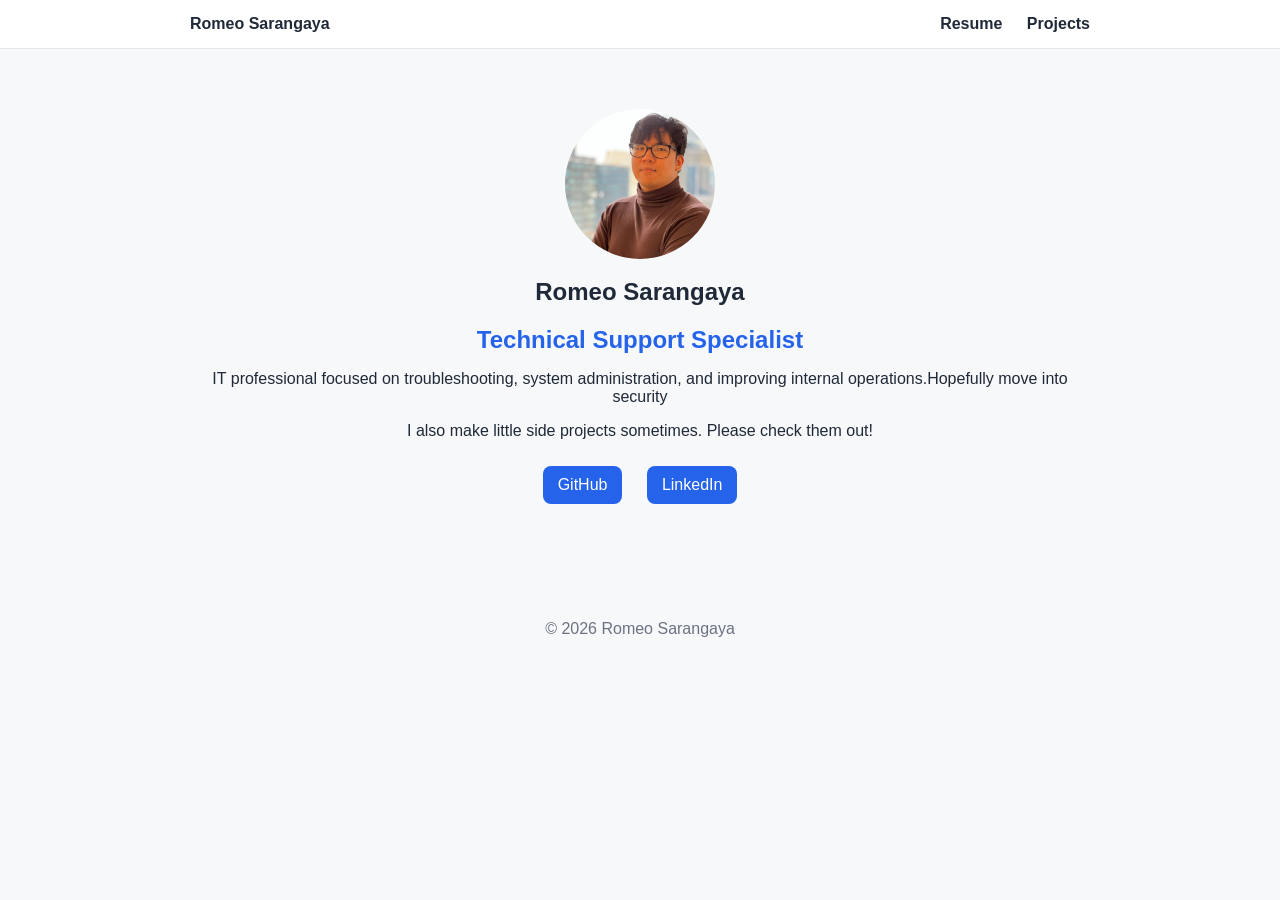
==== index.html @ 92300a66 "Update index.html" ====
<!-- ================= index.html ================= -->
<!DOCTYPE html>
<html lang="en">
<head>
  <meta charset="UTF-8" />
  <meta name="viewport" content="width=device-width, initial-scale=1.0" />
  <title>Romeo Sarangaya | Portfolio</title>
  <style>
    body { font-family: Arial, sans-serif; margin: 0; background:#f7f8fa; color:#1f2937; }
    .container { width:90%; max-width:900px; margin:auto; }
    header { border-bottom:1px solid #e5e7eb; background:#fff; }
    .nav { display:flex; justify-content:space-between; align-items:center; padding:15px 0; }
    .nav a { text-decoration:none; color:#1f2937; font-weight:600; margin-left:20px; }
    .hero { text-align:center; padding:60px 0; }
    .hero img { width:150px; height:150px; border-radius:50%; object-fit:cover; }
    .hero h1 { margin:15px 0 5px; }
    .hero h2 { color:#2563eb; margin-bottom:10px; }
    .buttons a { display:inline-block; margin:10px; padding:10px 15px; border-radius:8px; background:#2563eb; color:white; text-decoration:none; }
    footer { text-align:center; padding:30px 0; color:#6b7280; }
  </style>
</head>
<body>
  <header>
    <div class="container nav">
      <strong>Romeo Sarangaya</strong>
      <div>
        <a href="resume.html">Resume</a>
        <a href="projects.html">Projects</a>
      </div>
    </div>
  </header>

  <main class="container">
    <section class="hero">
      <img src="RomeoDP.jpg" alt="Profile Picture">
      <h1>Romeo Sarangaya</h1>
      <h2>Technical Support Specialist</h2>
      <p>IT professional focused on troubleshooting, system administration, and improving internal operations.Hopefully move into security</p>
      <p>I also make little side projects sometimes. Please check them out!</p>

      <div class="buttons">
        <a href="https://github.com/rsarangaya/" target="_blank">GitHub</a>
        <a href="https://www.linkedin.com/in/romeo-sarangaya/" target="_blank">LinkedIn</a>
      </div>
    </section>
  </main>

  <footer>
    <p>© 2026 Romeo Sarangaya</p>
  </footer>
</body>
</html>
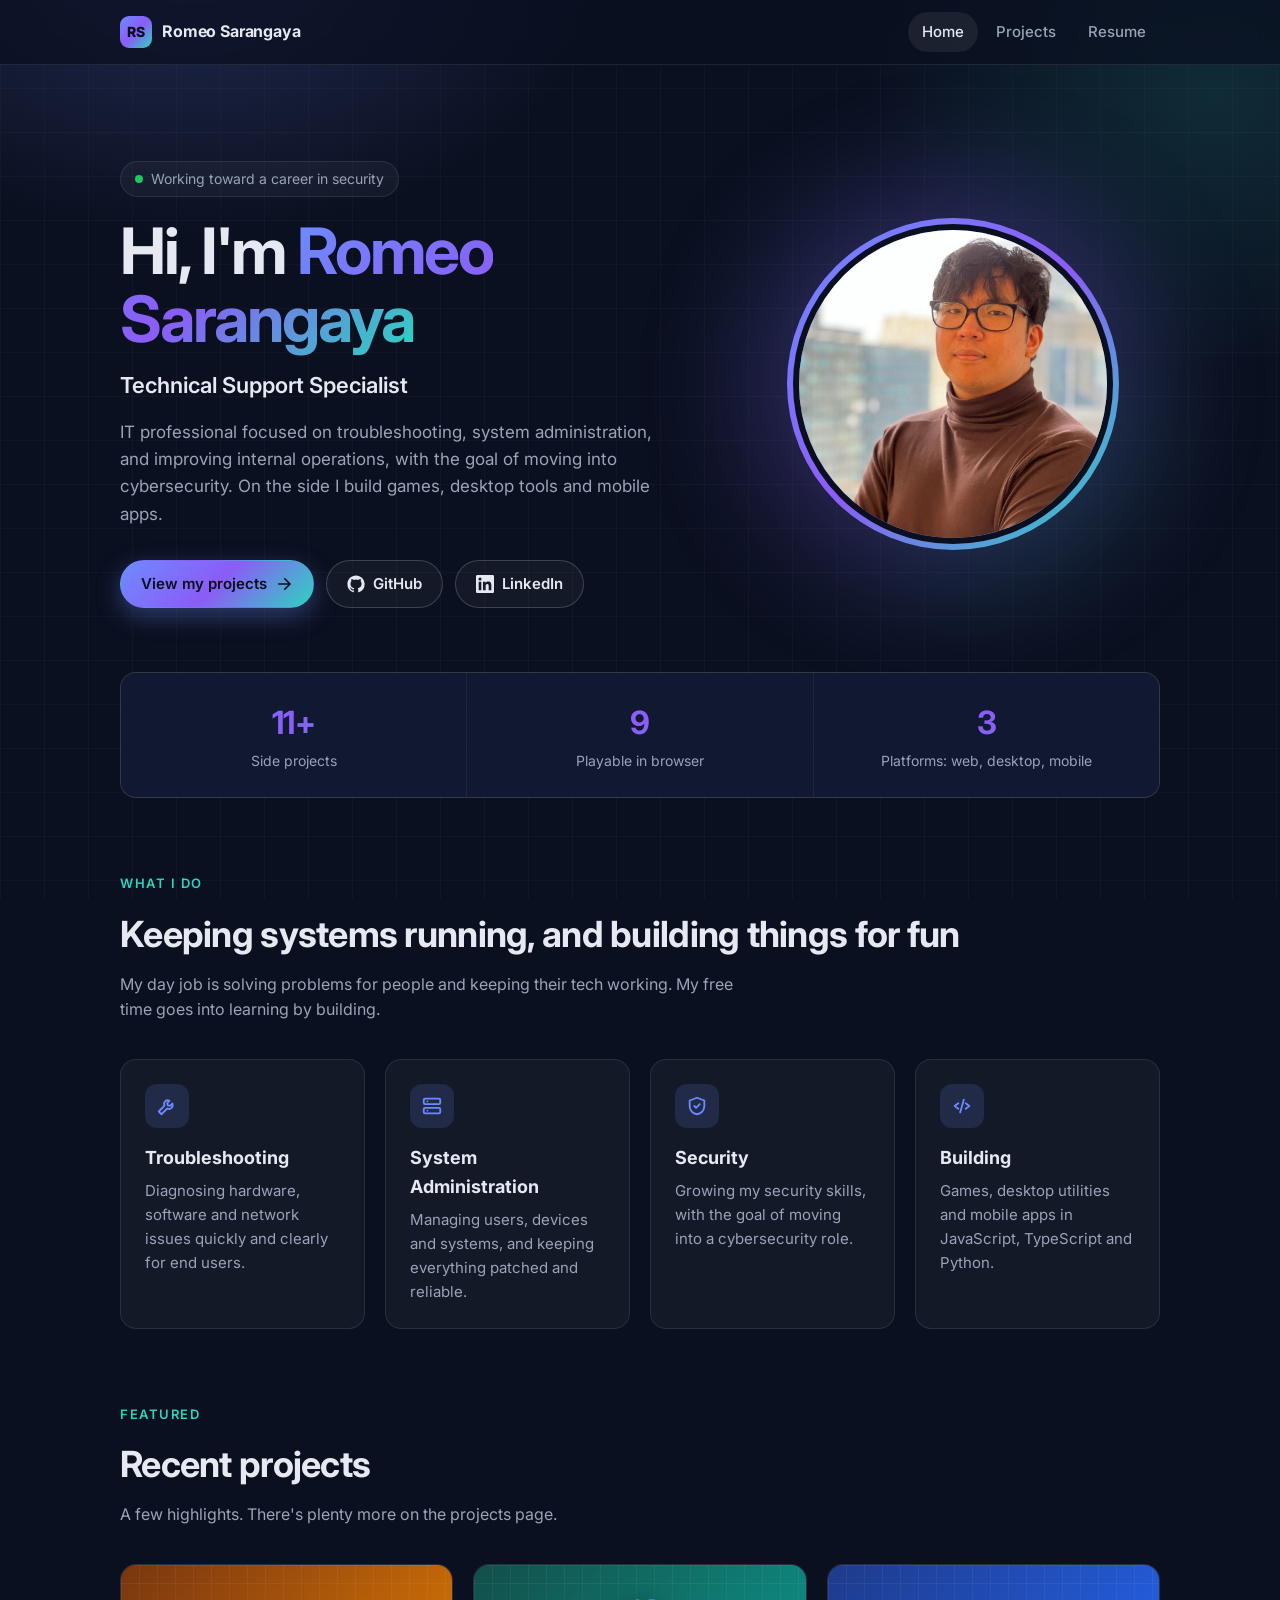
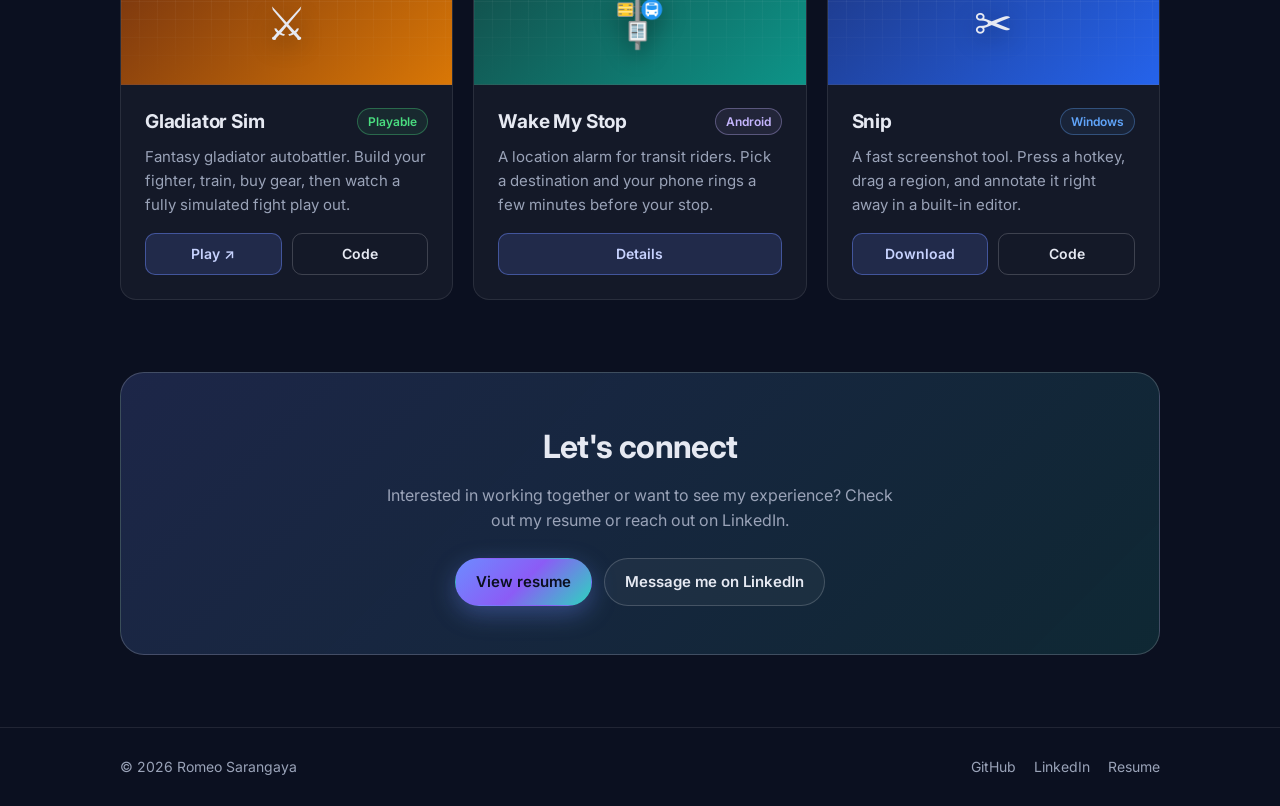
==== commit 53e4f477: "Redesign site and add Gladiator Sim, Snip and Wake My Stop projects New dark theme with a shared sty" ====
--- a/index.html
+++ b/index.html
@@ -1,54 +1,161 @@
-<!-- ================= index.html ================= -->
 <!DOCTYPE html>
 <html lang="en">
 <head>
   <meta charset="UTF-8" />
   <meta name="viewport" content="width=device-width, initial-scale=1.0" />
-  <title>Romeo Sarangaya | Portfolio</title>
-  <style>
-    body { font-family: Arial, sans-serif; margin: 0; background:#f7f8fa; color:#1f2937; }
-    .container { width:90%; max-width:900px; margin:auto; }
-    header { border-bottom:1px solid #e5e7eb; background:#fff; }
-    .nav { display:flex; justify-content:space-between; align-items:center; padding:15px 0; }
-    .nav a { text-decoration:none; color:#1f2937; font-weight:600; margin-left:20px; }
-    .hero { text-align:center; padding:60px 0; }
-    .hero img { width:150px; height:150px; border-radius:50%; object-fit:cover; }
-    .hero h1 { margin:15px 0 5px; }
-    .hero h2 { color:#2563eb; margin-bottom:10px; }
-    .buttons a { display:inline-block; margin:10px; padding:10px 15px; border-radius:8px; background:#2563eb; color:white; text-decoration:none; }
-    footer { text-align:center; padding:30px 0; color:#6b7280; }
-  </style>
+  <title>Romeo Sarangaya | Technical Support Specialist</title>
+  <meta name="description" content="Romeo Sarangaya — Technical Support Specialist focused on troubleshooting, system administration and security. Side projects, games and tools." />
+  <meta property="og:title" content="Romeo Sarangaya | Portfolio" />
+  <meta property="og:description" content="Technical Support Specialist. Troubleshooting, system administration, security — plus games and tools I build on the side." />
+  <meta property="og:image" content="RomeoDP.jpg" />
+  <meta name="theme-color" content="#0b1020" />
+  <link rel="preconnect" href="https://fonts.googleapis.com" />
+  <link rel="preconnect" href="https://fonts.gstatic.com" crossorigin />
+  <link href="https://fonts.googleapis.com/css2?family=Inter:wght@400;500;600;700;800&display=swap" rel="stylesheet" />
+  <link rel="stylesheet" href="styles.css" />
 </head>
 <body>
-  <header>
-    <div class="container nav">
-      <strong>Romeo Sarangaya</strong>
-      <div>
+  <header class="site-header">
+    <nav class="container nav">
+      <a class="brand" href="index.html"><span class="brand-mark">RS</span><span class="brand-name">Romeo Sarangaya</span></a>
+      <div class="nav-links">
+        <a href="index.html" aria-current="page">Home</a>
+        <a href="projects.html">Projects</a>
         <a href="resume.html">Resume</a>
-        <a href="projects.html">Projects</a>
       </div>
-    </div>
+    </nav>
   </header>
 
   <main class="container">
+    <!-- Hero -->
     <section class="hero">
-      <img src="RomeoDP.jpg" alt="Profile Picture">
-      <h1>Romeo Sarangaya</h1>
-      <h2>Technical Support Specialist</h2>
-      <p>IT professional focused on troubleshooting, system administration, and improving internal operations.Hopefully move into security</p>
-      <p>I also make little side projects sometimes. Please check them out!</p>
+      <div>
+        <div class="status-pill"><span class="status-dot"></span>Working toward a career in security</div>
+        <h1>Hi, I'm <span class="gradient-text">Romeo Sarangaya</span></h1>
+        <p class="role">Technical Support Specialist</p>
+        <p class="lead">IT professional focused on troubleshooting, system administration, and improving internal operations, with the goal of moving into cybersecurity. On the side I build games, desktop tools and mobile apps.</p>
+        <div class="hero-actions">
+          <a class="btn btn-primary" href="projects.html">
+            View my projects
+            <svg viewBox="0 0 24 24" fill="none" stroke="currentColor" stroke-width="2.2" stroke-linecap="round" stroke-linejoin="round"><path d="M5 12h14M13 5l7 7-7 7"/></svg>
+          </a>
+          <a class="btn" href="https://github.com/rsarangaya/" target="_blank" rel="noopener">
+            <svg viewBox="0 0 24 24" fill="currentColor"><path d="M12 .5C5.65.5.5 5.65.5 12a11.5 11.5 0 0 0 7.86 10.92c.58.1.79-.25.79-.56v-2c-3.2.7-3.87-1.37-3.87-1.37-.53-1.33-1.28-1.69-1.28-1.69-1.05-.72.08-.7.08-.7 1.16.08 1.77 1.19 1.77 1.19 1.03 1.77 2.7 1.26 3.36.96.1-.75.4-1.26.73-1.55-2.55-.29-5.24-1.28-5.24-5.69 0-1.26.45-2.29 1.19-3.1-.12-.29-.52-1.46.11-3.05 0 0 .97-.31 3.17 1.18a11 11 0 0 1 5.77 0c2.2-1.49 3.17-1.18 3.17-1.18.63 1.59.23 2.76.11 3.05.74.81 1.19 1.84 1.19 3.1 0 4.42-2.7 5.4-5.26 5.68.41.36.78 1.06.78 2.14v3.17c0 .31.21.67.8.56A11.5 11.5 0 0 0 23.5 12C23.5 5.65 18.35.5 12 .5Z"/></svg>
+            GitHub
+          </a>
+          <a class="btn" href="https://www.linkedin.com/in/romeo-sarangaya/" target="_blank" rel="noopener">
+            <svg viewBox="0 0 24 24" fill="currentColor"><path d="M20.45 20.45h-3.56v-5.57c0-1.33-.02-3.04-1.85-3.04-1.86 0-2.14 1.45-2.14 2.94v5.67H9.35V9h3.41v1.56h.05c.48-.9 1.64-1.85 3.37-1.85 3.6 0 4.27 2.37 4.27 5.46v6.28ZM5.34 7.43a2.06 2.06 0 1 1 0-4.13 2.06 2.06 0 0 1 0 4.13ZM7.12 20.45H3.56V9h3.56v11.45ZM22.22 0H1.77C.79 0 0 .77 0 1.73v20.54C0 23.23.79 24 1.77 24h20.45c.98 0 1.78-.77 1.78-1.73V1.73C24 .77 23.2 0 22.22 0Z"/></svg>
+            LinkedIn
+          </a>
+        </div>
+      </div>
+      <div class="avatar-wrap">
+        <img src="RomeoDP.jpg" alt="Portrait of Romeo Sarangaya" />
+      </div>
+    </section>
 
-      <div class="buttons">
-        <a href="https://github.com/rsarangaya/" target="_blank">GitHub</a>
-        <a href="https://www.linkedin.com/in/romeo-sarangaya/" target="_blank">LinkedIn</a>
+    <!-- Stats -->
+    <section class="reveal">
+      <div class="stats">
+        <div class="stat"><strong class="gradient-text">11+</strong><span>Side projects</span></div>
+        <div class="stat"><strong class="gradient-text">9</strong><span>Playable in browser</span></div>
+        <div class="stat"><strong class="gradient-text">3</strong><span>Platforms: web, desktop, mobile</span></div>
+      </div>
+    </section>
+
+    <!-- What I do -->
+    <section class="section">
+      <div class="section-head reveal">
+        <span class="eyebrow">What I do</span>
+        <h2>Keeping systems running, and building things for fun</h2>
+        <p>My day job is solving problems for people and keeping their tech working. My free time goes into learning by building.</p>
+      </div>
+      <div class="grid grid-4">
+        <div class="card skill-card reveal">
+          <div class="icon-badge"><svg viewBox="0 0 24 24" fill="none" stroke="currentColor" stroke-width="2" stroke-linecap="round" stroke-linejoin="round"><path d="M14.7 6.3a4 4 0 0 0-5.4 5.4L3 18l3 3 6.3-6.3a4 4 0 0 0 5.4-5.4l-2.5 2.5-2.4-.6-.6-2.4 2.5-2.5Z"/></svg></div>
+          <h3>Troubleshooting</h3>
+          <p>Diagnosing hardware, software and network issues quickly and clearly for end users.</p>
+        </div>
+        <div class="card skill-card reveal">
+          <div class="icon-badge"><svg viewBox="0 0 24 24" fill="none" stroke="currentColor" stroke-width="2" stroke-linecap="round" stroke-linejoin="round"><rect x="3" y="4" width="18" height="6" rx="1.5"/><rect x="3" y="14" width="18" height="6" rx="1.5"/><path d="M7 7h.01M7 17h.01"/></svg></div>
+          <h3>System Administration</h3>
+          <p>Managing users, devices and systems, and keeping everything patched and reliable.</p>
+        </div>
+        <div class="card skill-card reveal">
+          <div class="icon-badge"><svg viewBox="0 0 24 24" fill="none" stroke="currentColor" stroke-width="2" stroke-linecap="round" stroke-linejoin="round"><path d="M12 3 4 6v6c0 5 3.5 8.5 8 9 4.5-.5 8-4 8-9V6l-8-3Z"/><path d="m9 12 2 2 4-4"/></svg></div>
+          <h3>Security</h3>
+          <p>Growing my security skills, with the goal of moving into a cybersecurity role.</p>
+        </div>
+        <div class="card skill-card reveal">
+          <div class="icon-badge"><svg viewBox="0 0 24 24" fill="none" stroke="currentColor" stroke-width="2" stroke-linecap="round" stroke-linejoin="round"><path d="m8 9-4 3 4 3M16 9l4 3-4 3M14 5l-4 14"/></svg></div>
+          <h3>Building</h3>
+          <p>Games, desktop utilities and mobile apps in JavaScript, TypeScript and Python.</p>
+        </div>
+      </div>
+    </section>
+
+    <!-- Featured projects -->
+    <section class="section" style="padding-top:0">
+      <div class="section-head reveal">
+        <span class="eyebrow">Featured</span>
+        <h2>Recent projects</h2>
+        <p>A few highlights. There's plenty more on the projects page.</p>
+      </div>
+      <div class="grid grid-3">
+        <article class="card project-card reveal">
+          <div class="project-banner b-amber"><span>⚔️</span></div>
+          <div class="project-body">
+            <div class="project-top"><h3>Gladiator Sim</h3><span class="badge live">Playable</span></div>
+            <p class="desc">Fantasy gladiator autobattler. Build your fighter, train, buy gear, then watch a fully simulated fight play out.</p>
+            <div class="project-links">
+              <a class="primary" href="https://rsarangaya.github.io/gladiator-sim-test/" target="_blank" rel="noopener">Play ↗</a>
+              <a href="https://github.com/rsarangaya/gladiator-sim-test" target="_blank" rel="noopener">Code</a>
+            </div>
+          </div>
+        </article>
+        <article class="card project-card reveal">
+          <div class="project-banner b-teal"><span>🚏</span></div>
+          <div class="project-body">
+            <div class="project-top"><h3>Wake My Stop</h3><span class="badge priv">Android</span></div>
+            <p class="desc">A location alarm for transit riders. Pick a destination and your phone rings a few minutes before your stop.</p>
+            <div class="project-links"><a class="primary" href="projects.html#wake-my-stop">Details</a></div>
+          </div>
+        </article>
+        <article class="card project-card reveal">
+          <div class="project-banner b-blue"><span>✂️</span></div>
+          <div class="project-body">
+            <div class="project-top"><h3>Snip</h3><span class="badge dl">Windows</span></div>
+            <p class="desc">A fast screenshot tool. Press a hotkey, drag a region, and annotate it right away in a built-in editor.</p>
+            <div class="project-links">
+              <a class="primary" href="https://github.com/rsarangaya/screenshot-tool/raw/main/dist/Snip.exe">Download</a>
+              <a href="https://github.com/rsarangaya/screenshot-tool" target="_blank" rel="noopener">Code</a>
+            </div>
+          </div>
+        </article>
+      </div>
+    </section>
+
+    <!-- CTA -->
+    <section class="cta reveal">
+      <h2>Let's connect</h2>
+      <p>Interested in working together or want to see my experience? Check out my resume or reach out on LinkedIn.</p>
+      <div class="hero-actions">
+        <a class="btn btn-primary" href="resume.html">View resume</a>
+        <a class="btn" href="https://www.linkedin.com/in/romeo-sarangaya/" target="_blank" rel="noopener">Message me on LinkedIn</a>
       </div>
     </section>
   </main>
 
-  <footer>
-    <p>© 2026 Romeo Sarangaya</p>
+  <footer class="site-footer">
+    <div class="container footer-inner">
+      <span>© <span data-year>2026</span> Romeo Sarangaya</span>
+      <div class="footer-links">
+        <a href="https://github.com/rsarangaya/" target="_blank" rel="noopener">GitHub</a>
+        <a href="https://www.linkedin.com/in/romeo-sarangaya/" target="_blank" rel="noopener">LinkedIn</a>
+        <a href="resume.html">Resume</a>
+      </div>
+    </div>
   </footer>
+  <script src="main.js"></script>
 </body>
 </html>
-
-
--- a/styles.css
+++ b/styles.css
@@ -0,0 +1,275 @@
+/* ===== Shared styles for rsarangaya.github.io ===== */
+:root {
+  --bg: #0b1020;
+  --bg-2: #111831;
+  --surface: rgba(255, 255, 255, 0.04);
+  --surface-hover: rgba(255, 255, 255, 0.07);
+  --border: rgba(255, 255, 255, 0.09);
+  --border-strong: rgba(255, 255, 255, 0.18);
+  --text: #e6e9f2;
+  --muted: #9aa3b8;
+  --accent: #6d8bff;
+  --accent-2: #2dd4bf;
+  --grad: linear-gradient(135deg, #6d8bff 0%, #8b5cf6 50%, #2dd4bf 100%);
+  --radius: 16px;
+  --shadow: 0 10px 30px rgba(0, 0, 0, 0.35);
+}
+
+* { box-sizing: border-box; }
+html { scroll-behavior: smooth; }
+
+body {
+  margin: 0;
+  font-family: "Inter", system-ui, -apple-system, "Segoe UI", Roboto, sans-serif;
+  background: var(--bg);
+  color: var(--text);
+  line-height: 1.6;
+  -webkit-font-smoothing: antialiased;
+  min-height: 100vh;
+  display: flex;
+  flex-direction: column;
+  overflow-x: hidden;
+}
+
+/* Soft glow + grid backdrop */
+body::before {
+  content: "";
+  position: fixed;
+  inset: 0;
+  z-index: -1;
+  background:
+    radial-gradient(600px 400px at 15% -5%, rgba(109, 139, 255, 0.22), transparent 70%),
+    radial-gradient(500px 400px at 95% 10%, rgba(45, 212, 191, 0.14), transparent 70%),
+    linear-gradient(rgba(255,255,255,0.025) 1px, transparent 1px) 0 0 / 44px 44px,
+    linear-gradient(90deg, rgba(255,255,255,0.025) 1px, transparent 1px) 0 0 / 44px 44px,
+    var(--bg);
+}
+
+a { color: inherit; }
+img { max-width: 100%; display: block; }
+
+.container { width: 100%; max-width: 1080px; margin: 0 auto; padding: 0 20px; }
+main { flex: 1; }
+
+/* ===== Nav ===== */
+.site-header {
+  position: sticky;
+  top: 0;
+  z-index: 50;
+  backdrop-filter: blur(12px);
+  -webkit-backdrop-filter: blur(12px);
+  background: rgba(11, 16, 32, 0.72);
+  border-bottom: 1px solid var(--border);
+}
+.nav { display: flex; align-items: center; justify-content: space-between; height: 64px; gap: 16px; }
+.brand { display: flex; align-items: center; gap: 10px; text-decoration: none; font-weight: 700; letter-spacing: -0.01em; }
+.brand-mark {
+  width: 32px; height: 32px; border-radius: 9px;
+  display: grid; place-items: center;
+  background: var(--grad); color: #0b1020; font-weight: 800; font-size: 14px;
+}
+.nav-links { display: flex; gap: 4px; }
+.nav-links a {
+  text-decoration: none; color: var(--muted); font-weight: 500; font-size: 15px;
+  padding: 8px 14px; border-radius: 999px; transition: color .2s, background .2s;
+}
+.nav-links a:hover { color: var(--text); background: var(--surface-hover); }
+.nav-links a[aria-current="page"] { color: var(--text); background: var(--surface-hover); }
+
+@media (max-width: 520px) {
+  .brand-name { display: none; }
+  .nav-links a { padding: 8px 10px; font-size: 14px; }
+}
+
+/* ===== Buttons ===== */
+.btn {
+  display: inline-flex; align-items: center; gap: 8px;
+  padding: 11px 20px; border-radius: 999px;
+  font-weight: 600; font-size: 15px; text-decoration: none;
+  border: 1px solid var(--border-strong);
+  background: var(--surface); color: var(--text);
+  transition: transform .2s, background .2s, border-color .2s, box-shadow .2s;
+}
+.btn:hover { transform: translateY(-2px); background: var(--surface-hover); border-color: rgba(255,255,255,.3); }
+.btn-primary { background: var(--grad); color: #0b1020; border-color: transparent; box-shadow: 0 8px 24px rgba(109, 139, 255, .35); }
+.btn-primary:hover { background: var(--grad); box-shadow: 0 12px 30px rgba(109, 139, 255, .5); }
+.btn svg { width: 18px; height: 18px; flex-shrink: 0; }
+
+/* ===== Typography helpers ===== */
+.eyebrow {
+  display: inline-block; font-size: 13px; font-weight: 600; letter-spacing: .12em; text-transform: uppercase;
+  color: var(--accent-2); margin-bottom: 12px;
+}
+.gradient-text { background: var(--grad); -webkit-background-clip: text; background-clip: text; color: transparent; }
+.section { padding: 72px 0; }
+.section-head { margin-bottom: 36px; }
+.section-head h2 { font-size: clamp(26px, 4vw, 36px); margin: 0 0 8px; letter-spacing: -0.02em; }
+.section-head p { color: var(--muted); margin: 0; max-width: 620px; }
+
+/* ===== Hero ===== */
+.hero { padding: 96px 0 64px; display: grid; grid-template-columns: 1.4fr 1fr; gap: 48px; align-items: center; }
+.hero h1 { font-size: clamp(38px, 6vw, 64px); line-height: 1.05; letter-spacing: -0.035em; margin: 0 0 16px; }
+.hero .role { font-size: clamp(18px, 2.4vw, 22px); color: var(--text); font-weight: 600; margin: 0 0 16px; }
+.hero .lead { color: var(--muted); font-size: 17px; max-width: 540px; margin: 0 0 32px; }
+.hero-actions { display: flex; flex-wrap: wrap; gap: 12px; }
+
+.avatar-wrap { position: relative; justify-self: center; width: min(320px, 70vw); aspect-ratio: 1; }
+.avatar-wrap::before {
+  content: ""; position: absolute; inset: -6px; border-radius: 50%;
+  background: var(--grad); filter: blur(0); animation: spin 10s linear infinite;
+}
+.avatar-wrap::after {
+  content: ""; position: absolute; inset: -40px; border-radius: 50%;
+  background: var(--grad); filter: blur(60px); opacity: .28; z-index: -1;
+}
+.avatar-wrap img { position: relative; width: 100%; height: 100%; object-fit: cover; border-radius: 50%; border: 6px solid var(--bg); }
+@keyframes spin { to { transform: rotate(360deg); } }
+
+.status-pill {
+  display: inline-flex; align-items: center; gap: 8px; margin-bottom: 20px;
+  padding: 6px 14px; border-radius: 999px; font-size: 14px; color: var(--muted);
+  background: var(--surface); border: 1px solid var(--border);
+}
+.status-dot { width: 8px; height: 8px; border-radius: 50%; background: #22c55e; box-shadow: 0 0 0 0 rgba(34,197,94,.6); animation: pulse 2s infinite; }
+@keyframes pulse { 70% { box-shadow: 0 0 0 8px rgba(34,197,94,0); } 100% { box-shadow: 0 0 0 0 rgba(34,197,94,0); } }
+
+@media (max-width: 820px) {
+  .hero { grid-template-columns: 1fr; padding-top: 56px; text-align: center; }
+  .hero .lead { margin-left: auto; margin-right: auto; }
+  .hero-actions { justify-content: center; }
+  .avatar-wrap { order: -1; width: min(220px, 60vw); }
+}
+
+/* ===== Cards ===== */
+.card {
+  background: var(--surface);
+  border: 1px solid var(--border);
+  border-radius: var(--radius);
+  padding: 24px;
+  transition: transform .25s, border-color .25s, background .25s, box-shadow .25s;
+}
+.card:hover { transform: translateY(-4px); border-color: var(--border-strong); background: var(--surface-hover); box-shadow: var(--shadow); }
+
+.grid { display: grid; gap: 20px; }
+.grid-4 { grid-template-columns: repeat(auto-fit, minmax(220px, 1fr)); }
+.grid-3 { grid-template-columns: repeat(auto-fill, minmax(300px, 1fr)); }
+@media (max-width: 360px) { .grid-3 { grid-template-columns: 1fr; } }
+
+.icon-badge {
+  width: 44px; height: 44px; border-radius: 12px; display: grid; place-items: center;
+  background: rgba(109, 139, 255, .14); color: var(--accent); margin-bottom: 16px;
+}
+.icon-badge svg { width: 22px; height: 22px; }
+.skill-card h3 { margin: 0 0 6px; font-size: 18px; }
+.skill-card p { margin: 0; color: var(--muted); font-size: 15px; }
+
+/* ===== Stats strip ===== */
+.stats { display: grid; grid-template-columns: repeat(3, 1fr); gap: 1px; background: var(--border); border: 1px solid var(--border); border-radius: var(--radius); overflow: hidden; }
+.stat { background: var(--bg-2); padding: 24px; text-align: center; }
+.stat strong { display: block; font-size: 32px; letter-spacing: -0.02em; }
+.stat span { color: var(--muted); font-size: 14px; }
+@media (max-width: 520px) { .stat { padding: 18px 8px; } .stat strong { font-size: 24px; } .stat span { font-size: 12px; } }
+
+/* ===== Project cards ===== */
+.project-card { display: flex; flex-direction: column; padding: 0; overflow: hidden; }
+.project-banner {
+  height: 120px; position: relative; display: grid; place-items: center; font-size: 46px;
+  border-bottom: 1px solid var(--border);
+}
+.project-banner::after {
+  content: ""; position: absolute; inset: 0;
+  background: linear-gradient(rgba(255,255,255,0.06) 1px, transparent 1px) 0 0 / 18px 18px,
+              linear-gradient(90deg, rgba(255,255,255,0.06) 1px, transparent 1px) 0 0 / 18px 18px;
+  mask-image: linear-gradient(to bottom, #000, transparent);
+  -webkit-mask-image: linear-gradient(to bottom, #000, transparent);
+}
+.project-banner span { position: relative; z-index: 1; filter: drop-shadow(0 6px 12px rgba(0,0,0,.4)); transition: transform .3s; }
+.project-card:hover .project-banner span { transform: scale(1.12) rotate(-4deg); }
+.b-violet { background: linear-gradient(135deg, #3b2a7a, #6d28d9); }
+.b-blue   { background: linear-gradient(135deg, #1e3a8a, #2563eb); }
+.b-teal   { background: linear-gradient(135deg, #134e4a, #0d9488); }
+.b-rose   { background: linear-gradient(135deg, #7f1d1d, #e11d48); }
+.b-amber  { background: linear-gradient(135deg, #78350f, #d97706); }
+.b-green  { background: linear-gradient(135deg, #14532d, #16a34a); }
+.b-slate  { background: linear-gradient(135deg, #1e293b, #475569); }
+.b-pink   { background: linear-gradient(135deg, #701a75, #db2777); }
+
+.project-body { padding: 22px 24px 24px; display: flex; flex-direction: column; flex: 1; }
+.project-top { display: flex; align-items: center; justify-content: space-between; gap: 8px; margin-bottom: 8px; }
+.project-body h3 { margin: 0; font-size: 19px; letter-spacing: -0.01em; }
+.project-subtitle { color: var(--accent-2); font-size: 14px; font-weight: 500; margin: 0 0 10px; }
+.project-body p.desc { color: var(--muted); font-size: 15px; margin: 0 0 16px; }
+.project-body ul { color: var(--muted); font-size: 14px; margin: -6px 0 16px; padding-left: 18px; }
+
+.badge {
+  flex-shrink: 0; font-size: 12px; font-weight: 600; padding: 3px 10px; border-radius: 999px;
+  border: 1px solid var(--border-strong); color: var(--muted); white-space: nowrap;
+}
+.badge.live { color: #4ade80; border-color: rgba(74, 222, 128, .35); background: rgba(74, 222, 128, .08); }
+.badge.wip  { color: #fbbf24; border-color: rgba(251, 191, 36, .35); background: rgba(251, 191, 36, .08); }
+.badge.dl   { color: #60a5fa; border-color: rgba(96, 165, 250, .35); background: rgba(96, 165, 250, .08); }
+.badge.priv { color: #c4b5fd; border-color: rgba(196, 181, 253, .35); background: rgba(196, 181, 253, .08); }
+
+.tags { display: flex; flex-wrap: wrap; gap: 6px; margin-bottom: 20px; }
+.tag { font-size: 12px; padding: 4px 10px; border-radius: 6px; background: rgba(255,255,255,.06); color: var(--text); }
+
+.project-links { margin-top: auto; display: flex; gap: 10px; flex-wrap: wrap; }
+.project-links a {
+  flex: 1; text-align: center; text-decoration: none; font-size: 14px; font-weight: 600;
+  padding: 9px 12px; border-radius: 10px; border: 1px solid var(--border-strong); transition: background .2s, border-color .2s;
+  display: inline-flex; align-items: center; justify-content: center; gap: 6px; white-space: nowrap;
+}
+.project-links a:hover { background: var(--surface-hover); border-color: rgba(255,255,255,.3); }
+.project-links a.primary { background: rgba(109, 139, 255, .16); border-color: rgba(109, 139, 255, .45); color: #c7d2fe; }
+.project-links a.primary:hover { background: rgba(109, 139, 255, .26); }
+.project-links .note { flex: 1; text-align: center; font-size: 13px; color: var(--muted); padding: 9px 0; }
+
+/* ===== Filters ===== */
+.filters { display: flex; flex-wrap: wrap; gap: 8px; margin-bottom: 28px; }
+.filter {
+  font: inherit; font-size: 14px; font-weight: 500; cursor: pointer;
+  padding: 8px 16px; border-radius: 999px; color: var(--muted);
+  background: var(--surface); border: 1px solid var(--border);
+  transition: all .2s;
+}
+.filter:hover { color: var(--text); border-color: var(--border-strong); }
+.filter.active { color: #0b1020; background: var(--text); border-color: var(--text); }
+.filter .count { opacity: .6; margin-left: 4px; }
+.project-card.hidden { display: none; }
+
+/* ===== Page header ===== */
+.page-header { padding: 72px 0 32px; }
+.page-header h1 { font-size: clamp(34px, 5vw, 52px); margin: 0 0 12px; letter-spacing: -0.03em; line-height: 1.1; }
+.page-header p { color: var(--muted); font-size: 17px; margin: 0; max-width: 620px; }
+
+/* ===== Resume ===== */
+.resume-frame { padding: 8px; }
+.resume-frame iframe { width: 100%; height: 80vh; min-height: 600px; border: 0; border-radius: 10px; background: #fff; display: block; }
+.resume-actions { display: flex; flex-wrap: wrap; gap: 12px; margin-top: 24px; }
+
+/* ===== CTA ===== */
+.cta {
+  text-align: center; padding: 48px 24px; border-radius: 24px; position: relative; overflow: hidden;
+  background: linear-gradient(135deg, rgba(109,139,255,.18), rgba(45,212,191,.12));
+  border: 1px solid var(--border-strong);
+}
+.cta h2 { margin: 0 0 10px; font-size: clamp(24px, 3.5vw, 32px); letter-spacing: -0.02em; }
+.cta p { color: var(--muted); margin: 0 auto 24px; max-width: 520px; }
+.cta .hero-actions { justify-content: center; }
+
+/* ===== Footer ===== */
+.site-footer { border-top: 1px solid var(--border); margin-top: 72px; }
+.footer-inner { display: flex; justify-content: space-between; align-items: center; flex-wrap: wrap; gap: 16px; padding: 28px 20px; color: var(--muted); font-size: 14px; }
+.footer-links { display: flex; gap: 18px; }
+.footer-links a { text-decoration: none; color: var(--muted); transition: color .2s; }
+.footer-links a:hover { color: var(--text); }
+
+/* ===== Reveal on scroll ===== */
+.reveal { opacity: 0; transform: translateY(16px); transition: opacity .6s ease, transform .6s ease; }
+.reveal.in { opacity: 1; transform: none; }
+
+@media (prefers-reduced-motion: reduce) {
+  *, *::before, *::after { animation: none !important; transition: none !important; }
+  .reveal { opacity: 1; transform: none; }
+  html { scroll-behavior: auto; }
+}
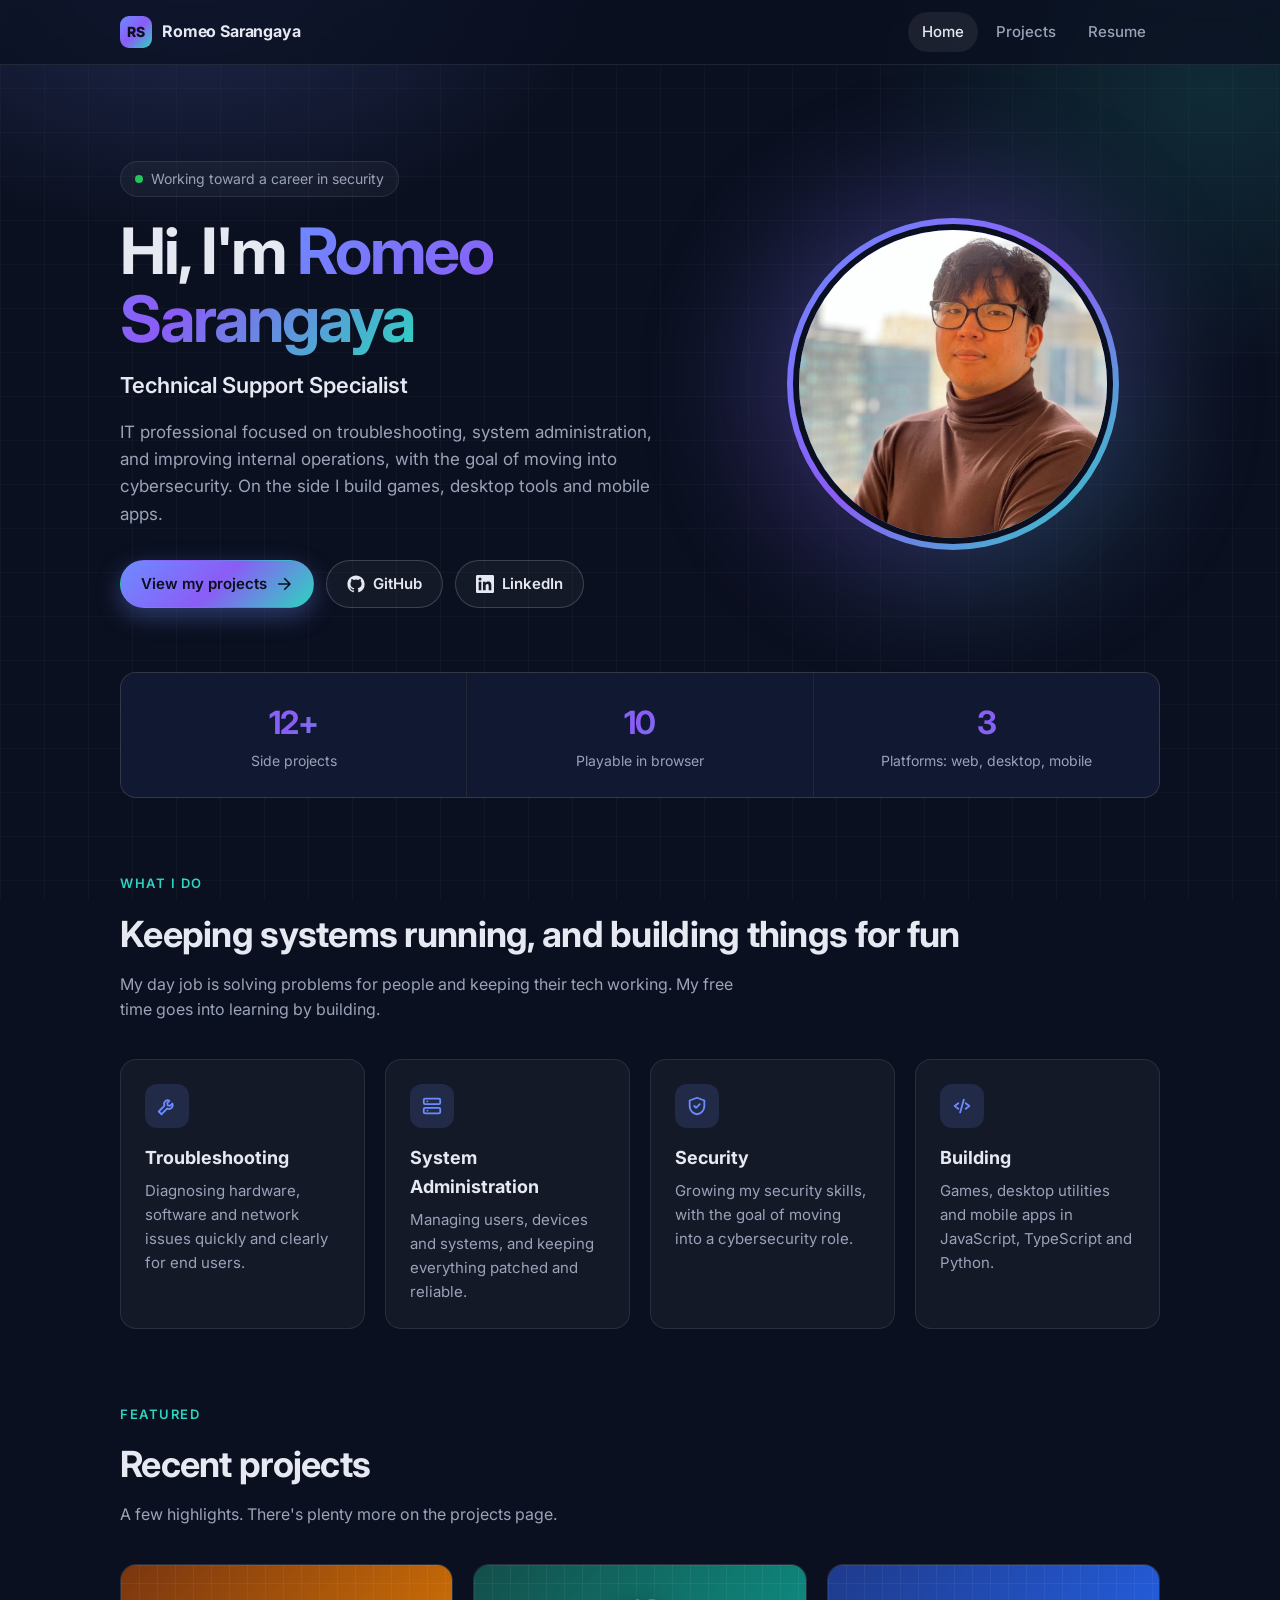
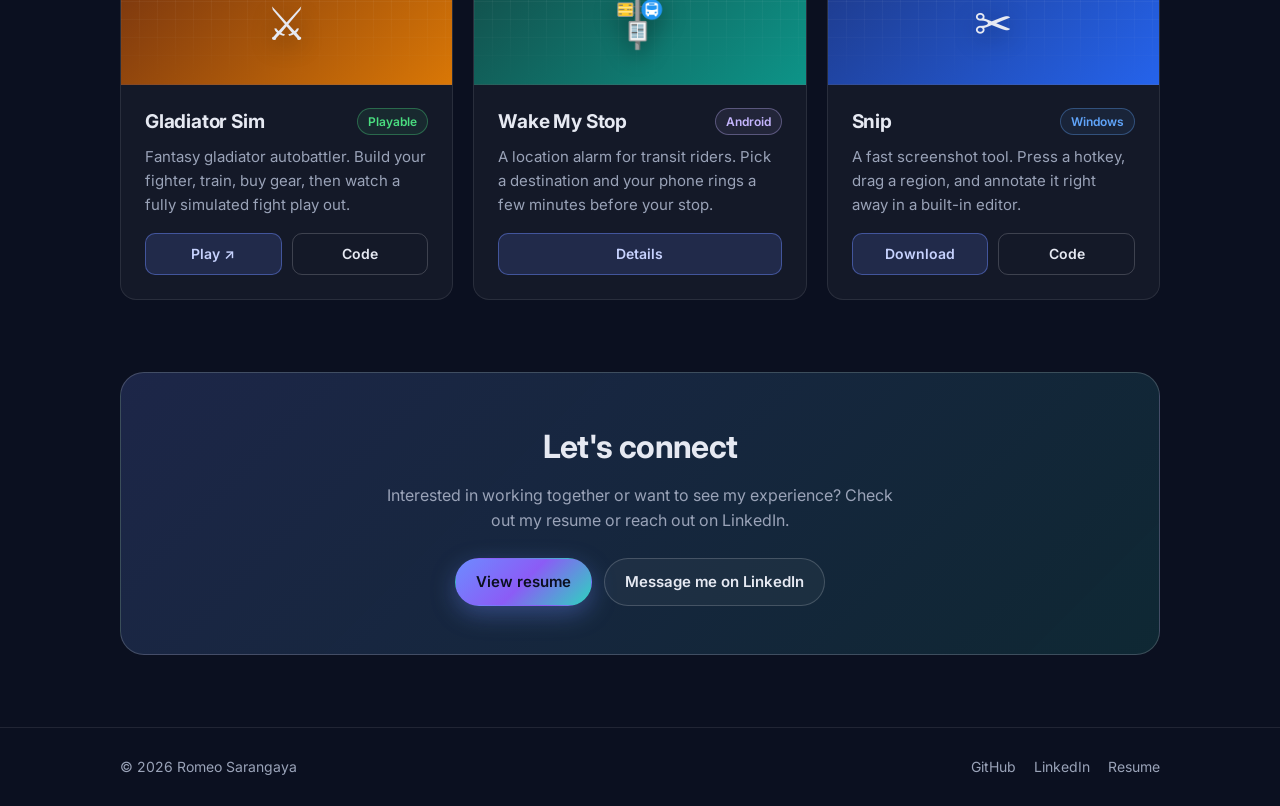
==== commit 2d20c558: "Add Hack and Slash Test project and HoneyHan NSFW warning Co-Authored-By: Claude Opus 5.5 <noreply@a" ====
--- a/index.html
+++ b/index.html
@@ -57,8 +57,8 @@
     <!-- Stats -->
     <section class="reveal">
       <div class="stats">
-        <div class="stat"><strong class="gradient-text">11+</strong><span>Side projects</span></div>
-        <div class="stat"><strong class="gradient-text">9</strong><span>Playable in browser</span></div>
+        <div class="stat"><strong class="gradient-text">12+</strong><span>Side projects</span></div>
+        <div class="stat"><strong class="gradient-text">10</strong><span>Playable in browser</span></div>
         <div class="stat"><strong class="gradient-text">3</strong><span>Platforms: web, desktop, mobile</span></div>
       </div>
     </section>
--- a/styles.css
+++ b/styles.css
@@ -199,6 +199,10 @@
 .project-body h3 { margin: 0; font-size: 19px; letter-spacing: -0.01em; }
 .project-subtitle { color: var(--accent-2); font-size: 14px; font-weight: 500; margin: 0 0 10px; }
 .project-body p.desc { color: var(--muted); font-size: 15px; margin: 0 0 16px; }
+.nsfw-note {
+  font-size: 13px; color: #fca5a5; margin: -6px 0 14px; padding: 8px 12px; border-radius: 8px;
+  background: rgba(239, 68, 68, .1); border: 1px solid rgba(239, 68, 68, .3);
+}
 .project-body ul { color: var(--muted); font-size: 14px; margin: -6px 0 16px; padding-left: 18px; }
 
 .badge {
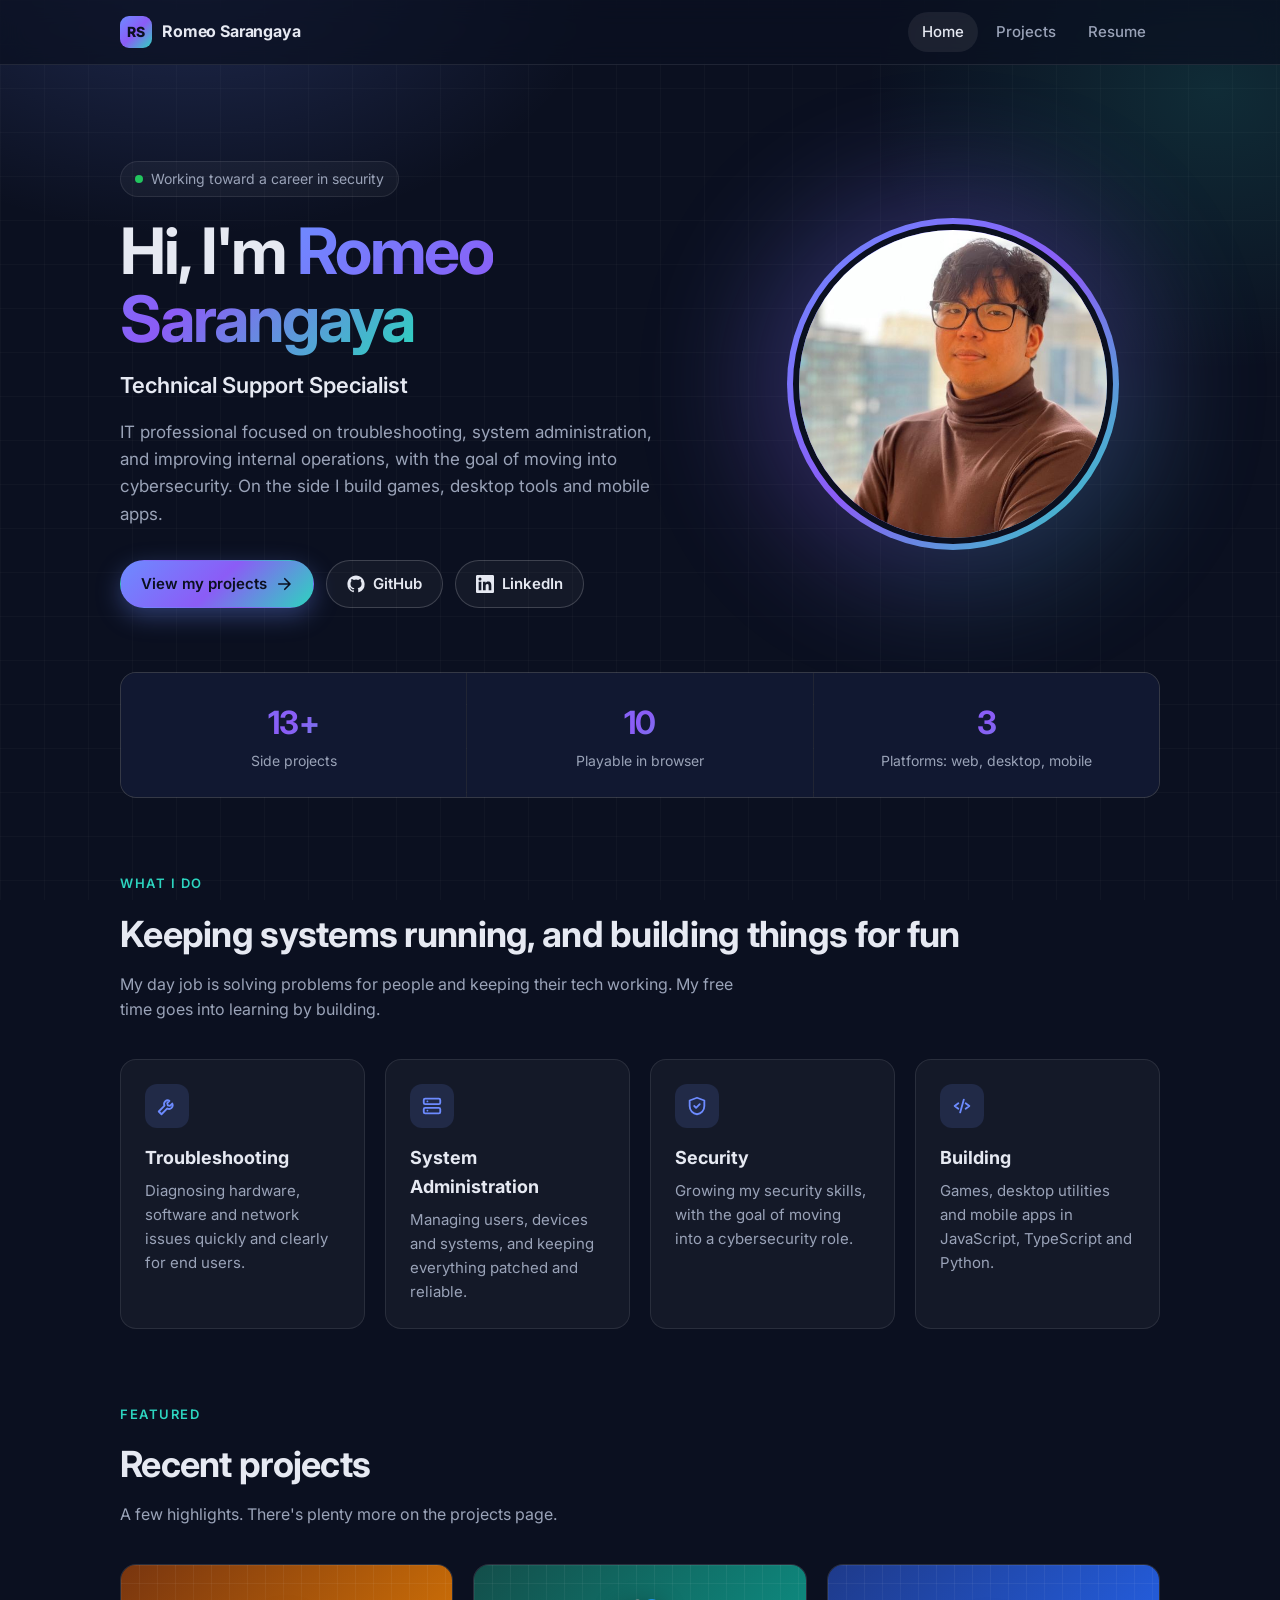
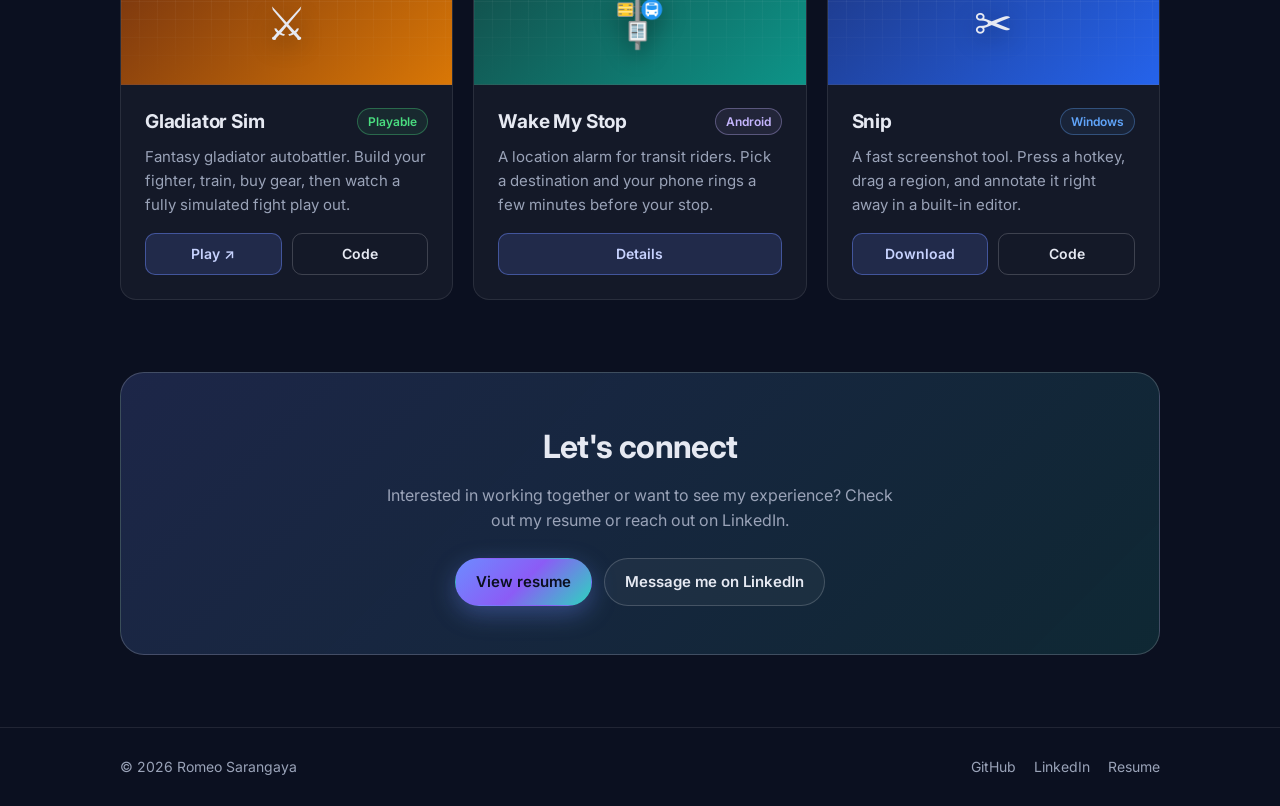
==== commit 0798666f: "Add Avatar Test project Co-Authored-By: Claude Opus 5.5 <noreply@anthropic.com> Claude-Session: http" ====
--- a/index.html
+++ b/index.html
@@ -57,7 +57,7 @@
     <!-- Stats -->
     <section class="reveal">
       <div class="stats">
-        <div class="stat"><strong class="gradient-text">12+</strong><span>Side projects</span></div>
+        <div class="stat"><strong class="gradient-text">13+</strong><span>Side projects</span></div>
         <div class="stat"><strong class="gradient-text">10</strong><span>Playable in browser</span></div>
         <div class="stat"><strong class="gradient-text">3</strong><span>Platforms: web, desktop, mobile</span></div>
       </div>
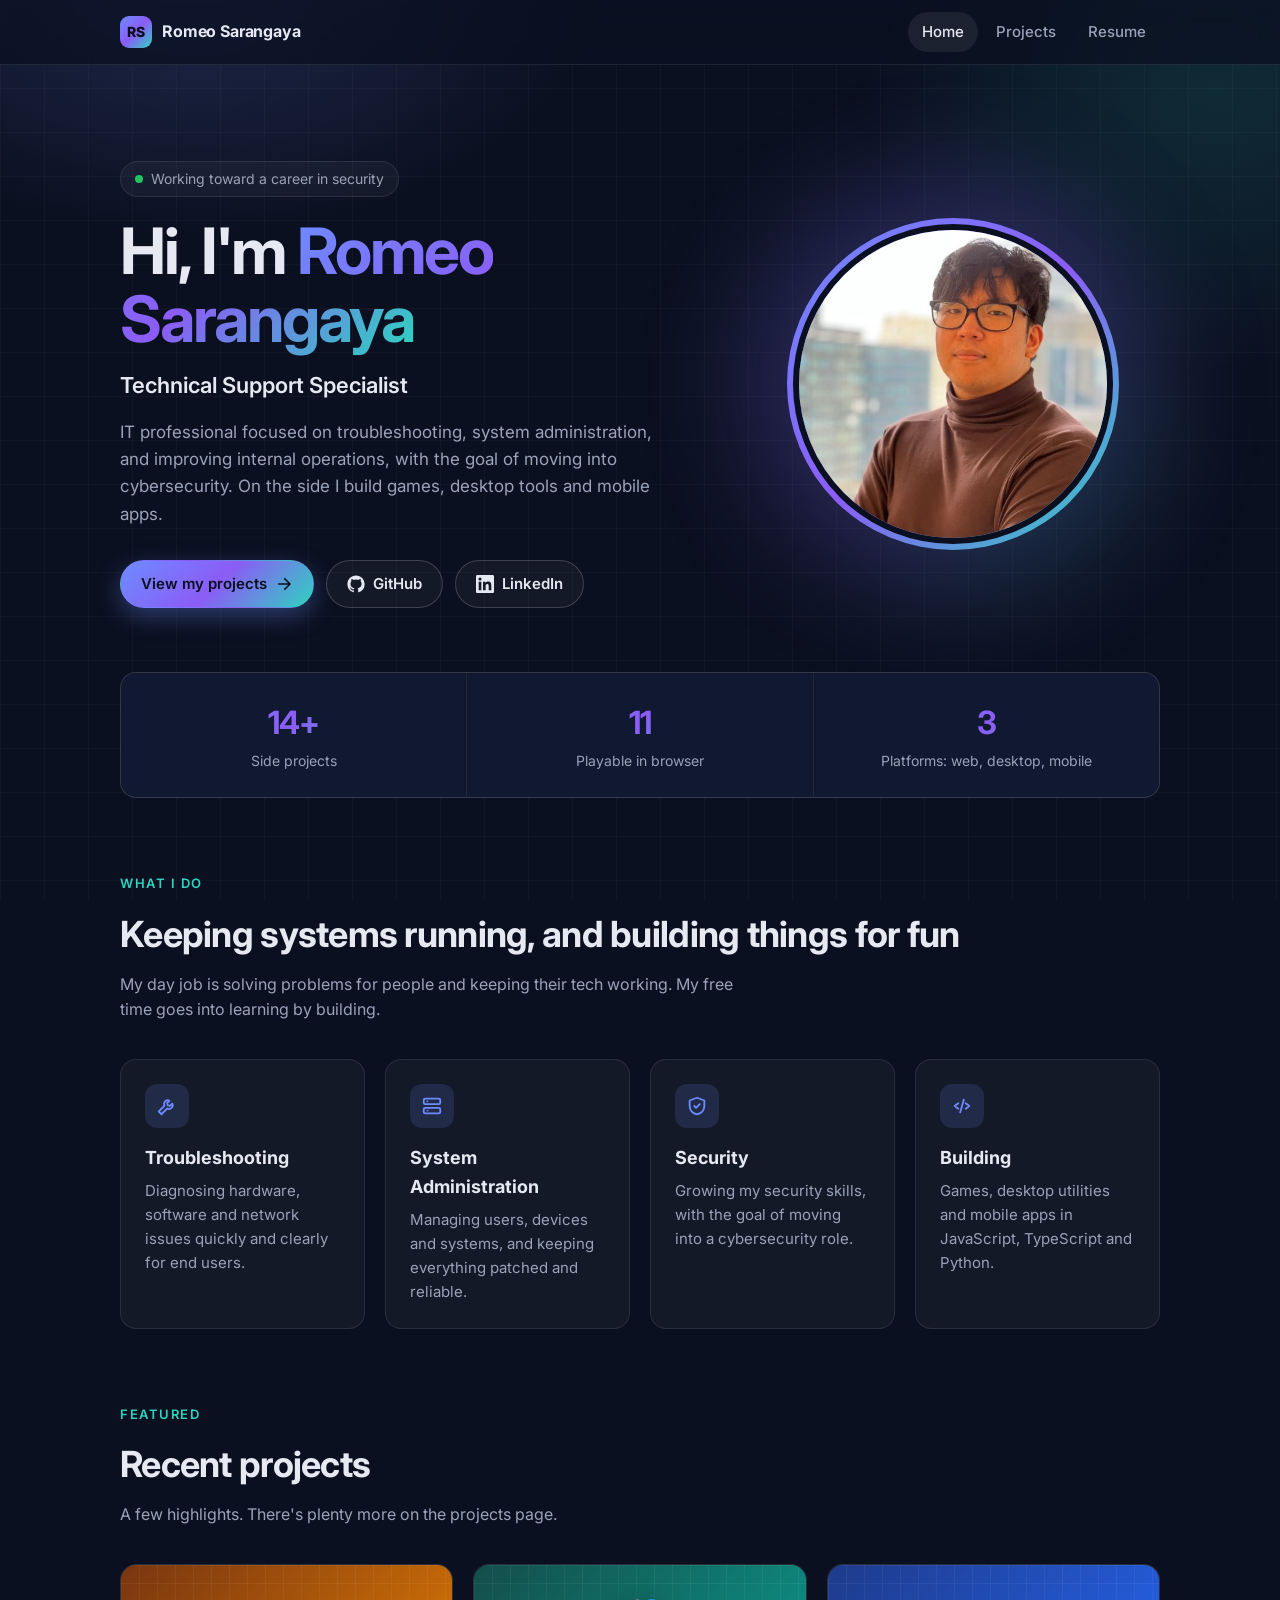
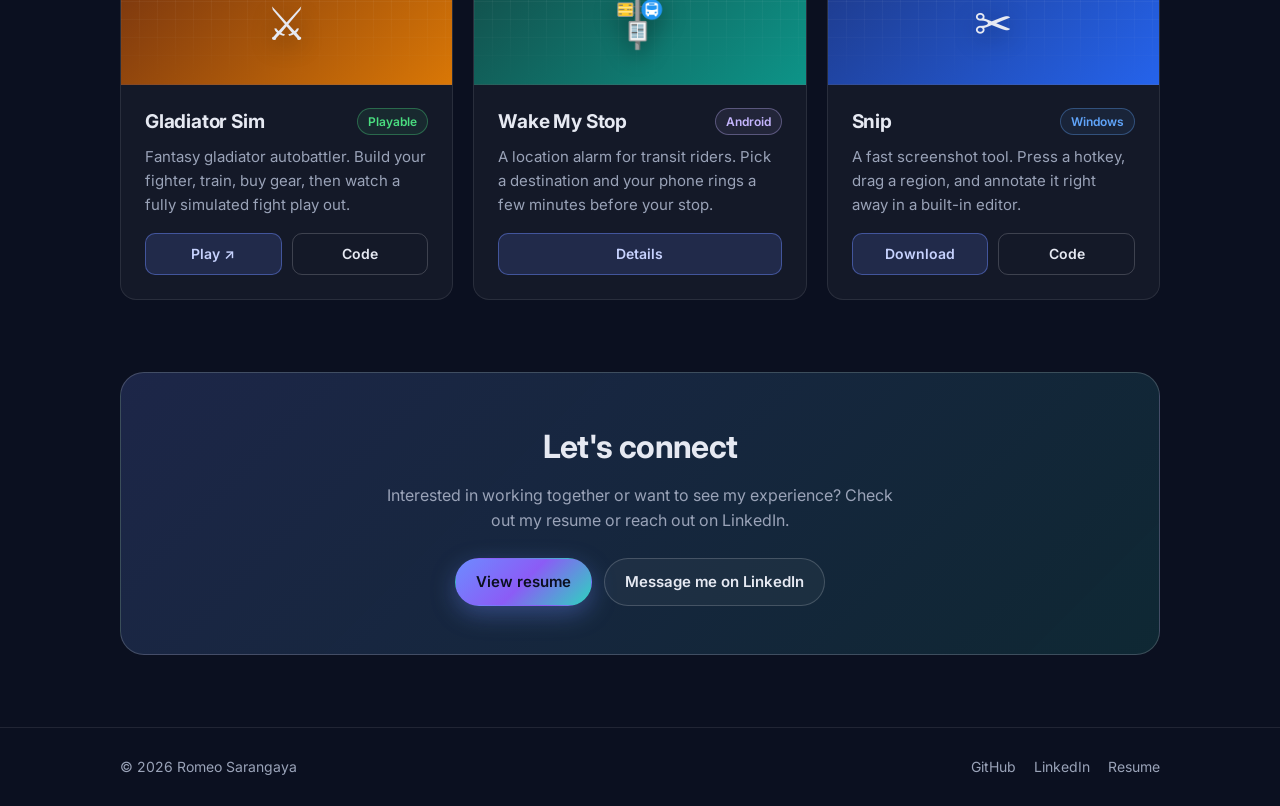
==== commit 2c5c9763: "Add Beyond The Wall project Co-Authored-By: Claude Opus 5.5 <noreply@anthropic.com> Claude-Session: " ====
--- a/index.html
+++ b/index.html
@@ -57,8 +57,8 @@
     <!-- Stats -->
     <section class="reveal">
       <div class="stats">
-        <div class="stat"><strong class="gradient-text">13+</strong><span>Side projects</span></div>
-        <div class="stat"><strong class="gradient-text">10</strong><span>Playable in browser</span></div>
+        <div class="stat"><strong class="gradient-text">14+</strong><span>Side projects</span></div>
+        <div class="stat"><strong class="gradient-text">11</strong><span>Playable in browser</span></div>
         <div class="stat"><strong class="gradient-text">3</strong><span>Platforms: web, desktop, mobile</span></div>
       </div>
     </section>
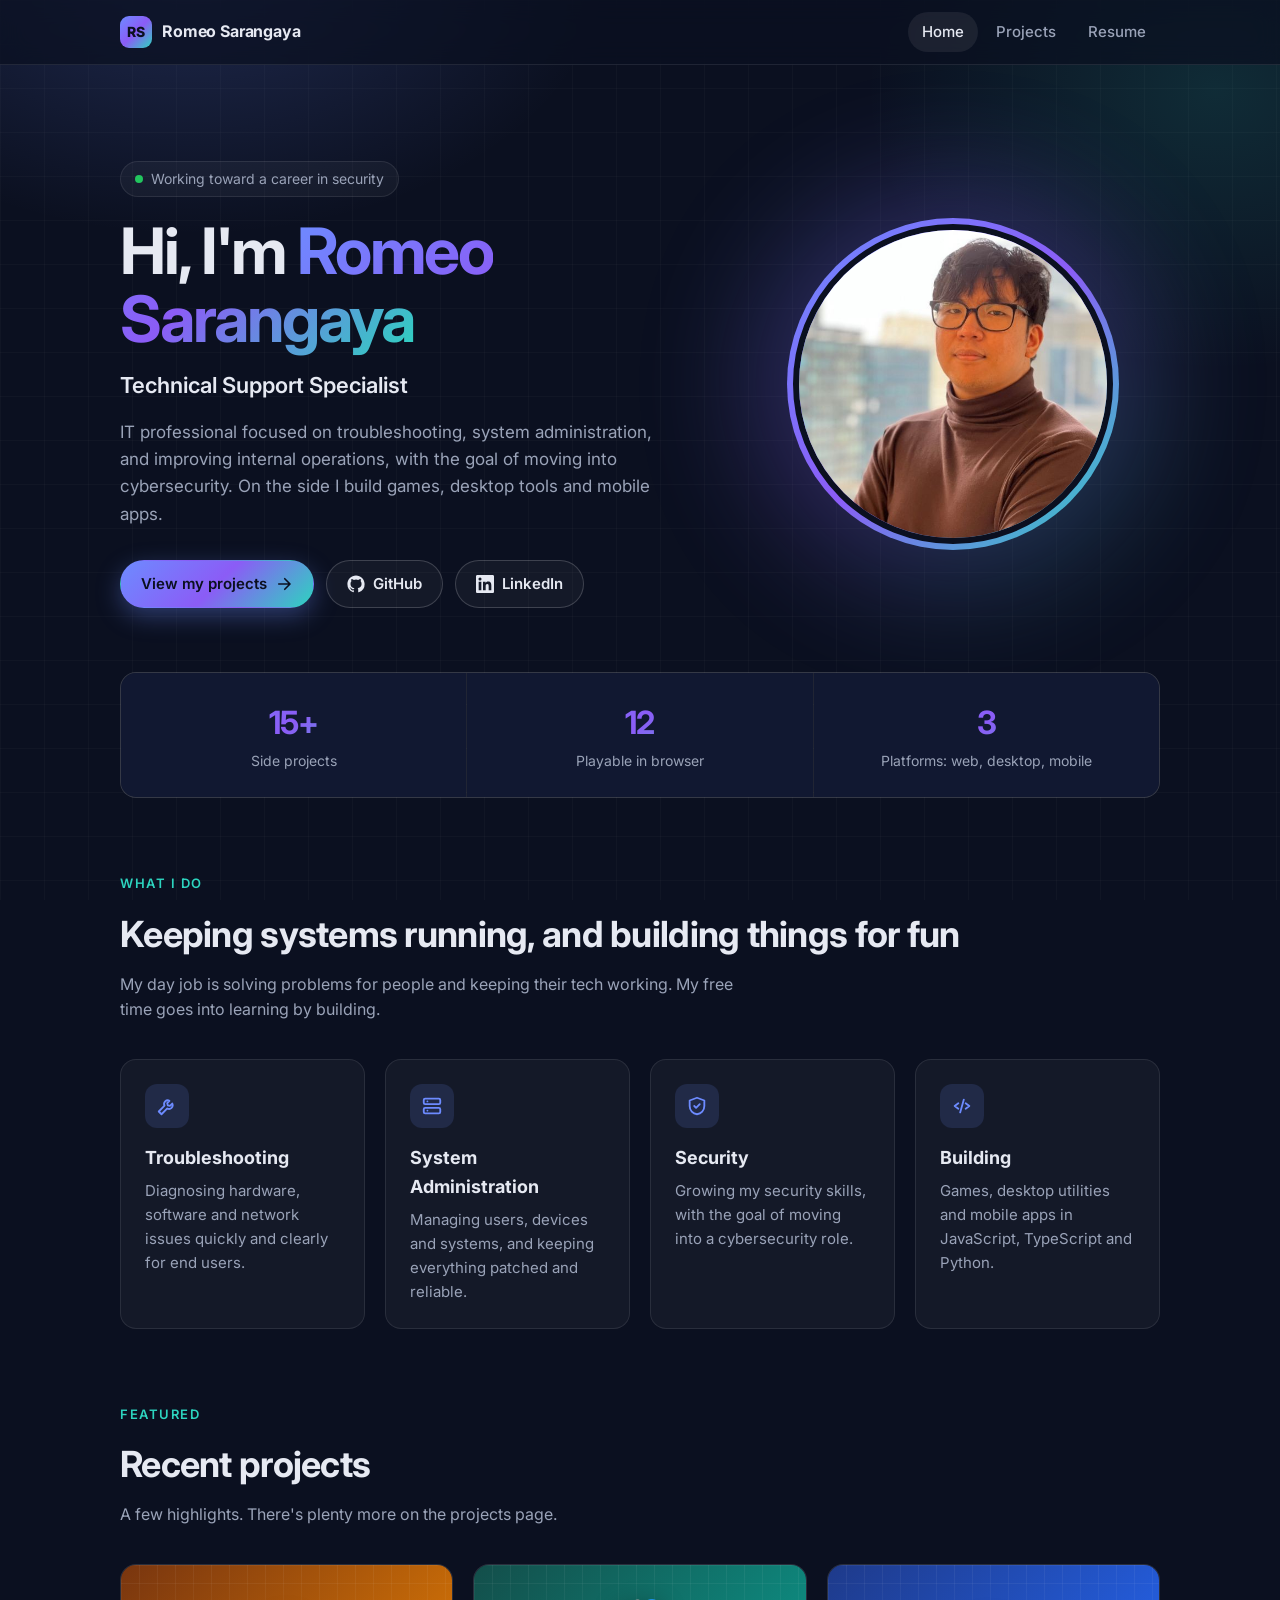
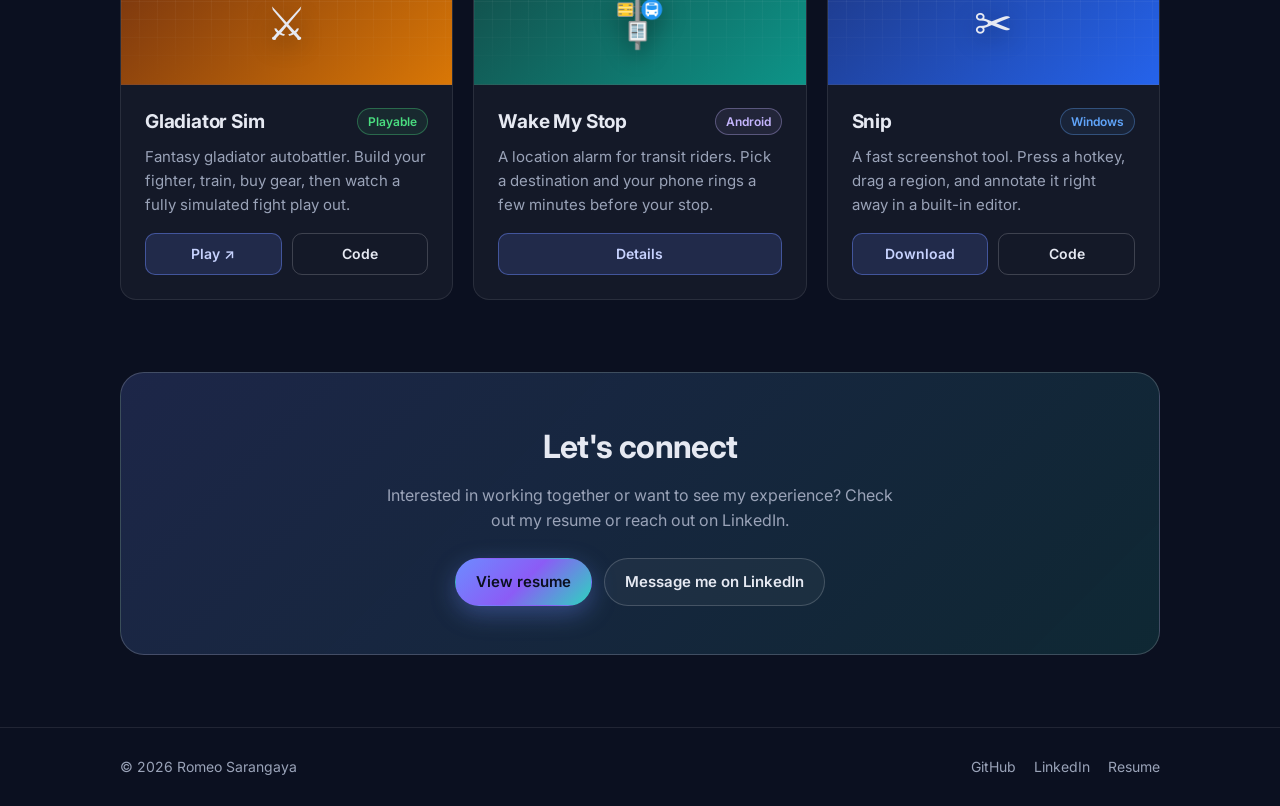
==== commit b2205a2e: "Add Moba Test project and mention HoneyHan multiplayer Co-Authored-By: Claude Opus 5.5 <noreply@anth" ====
--- a/index.html
+++ b/index.html
@@ -57,8 +57,8 @@
     <!-- Stats -->
     <section class="reveal">
       <div class="stats">
-        <div class="stat"><strong class="gradient-text">14+</strong><span>Side projects</span></div>
-        <div class="stat"><strong class="gradient-text">11</strong><span>Playable in browser</span></div>
+        <div class="stat"><strong class="gradient-text">15+</strong><span>Side projects</span></div>
+        <div class="stat"><strong class="gradient-text">12</strong><span>Playable in browser</span></div>
         <div class="stat"><strong class="gradient-text">3</strong><span>Platforms: web, desktop, mobile</span></div>
       </div>
     </section>
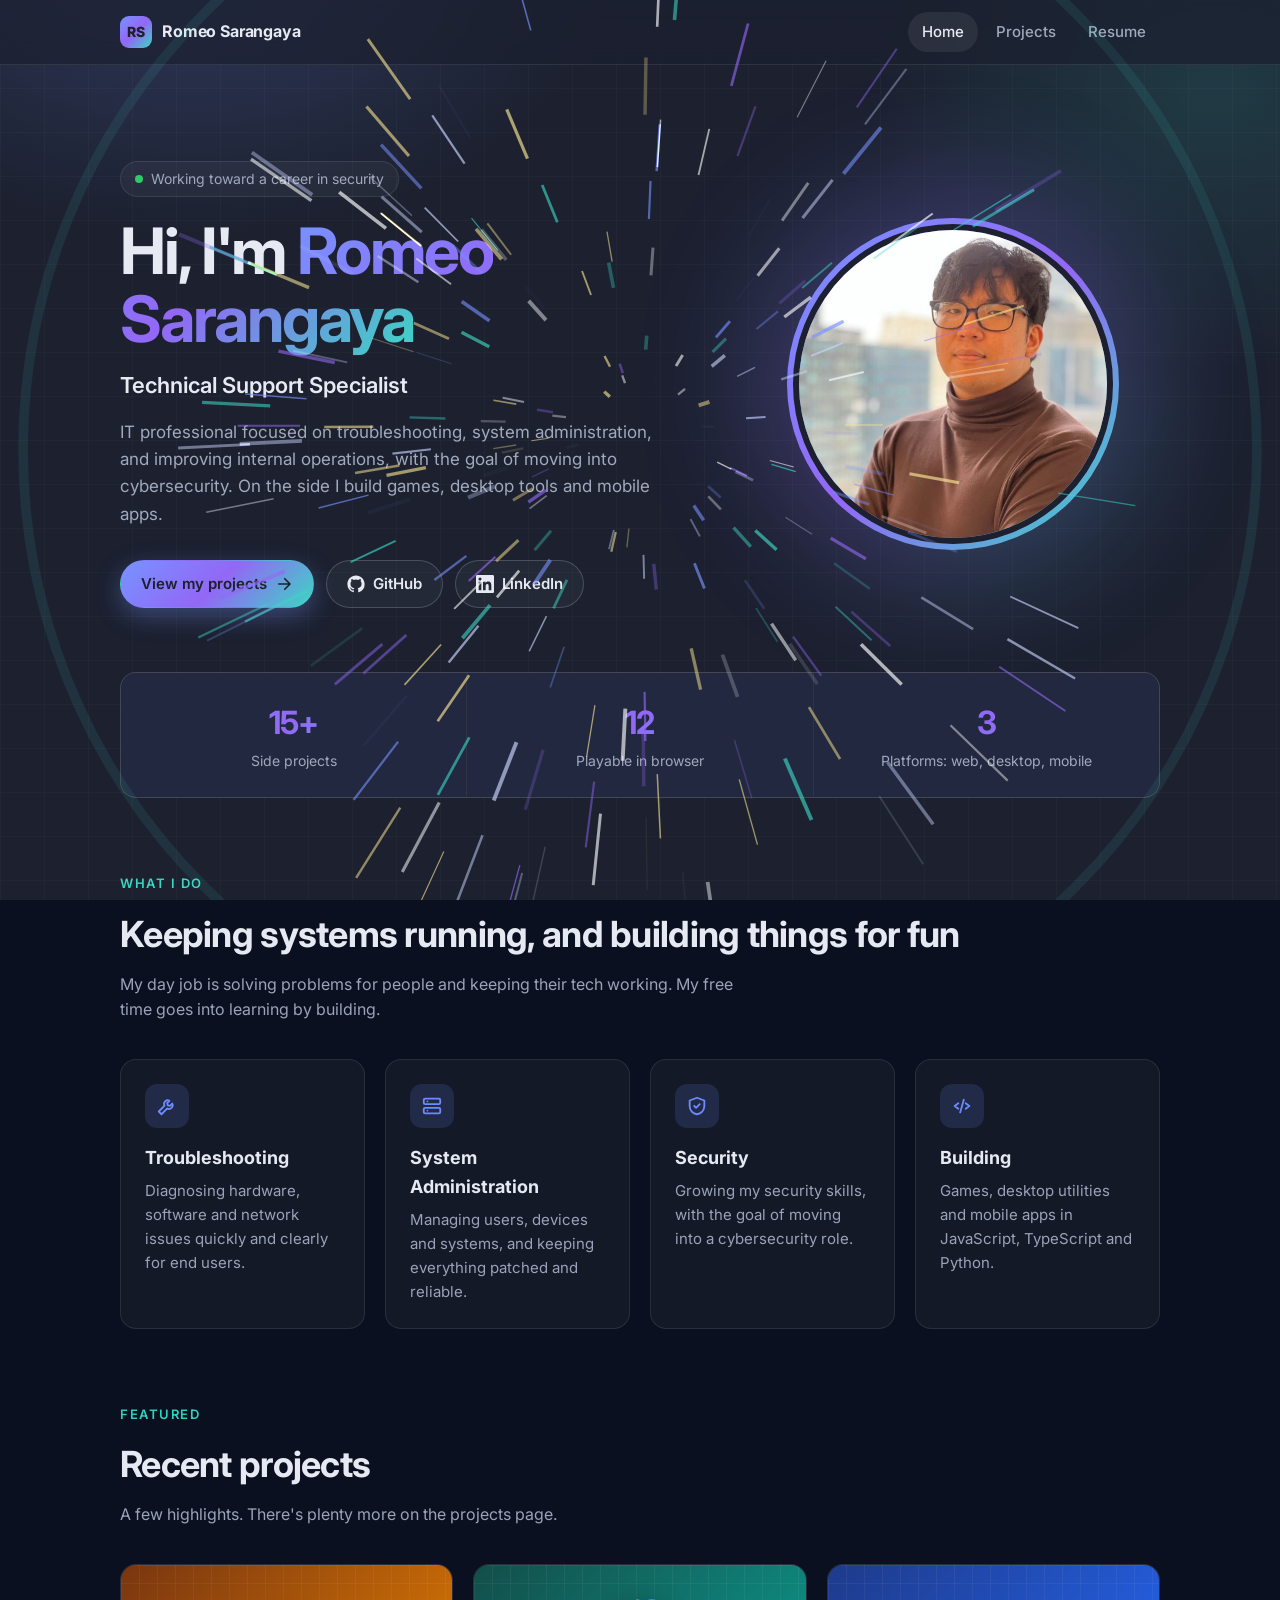
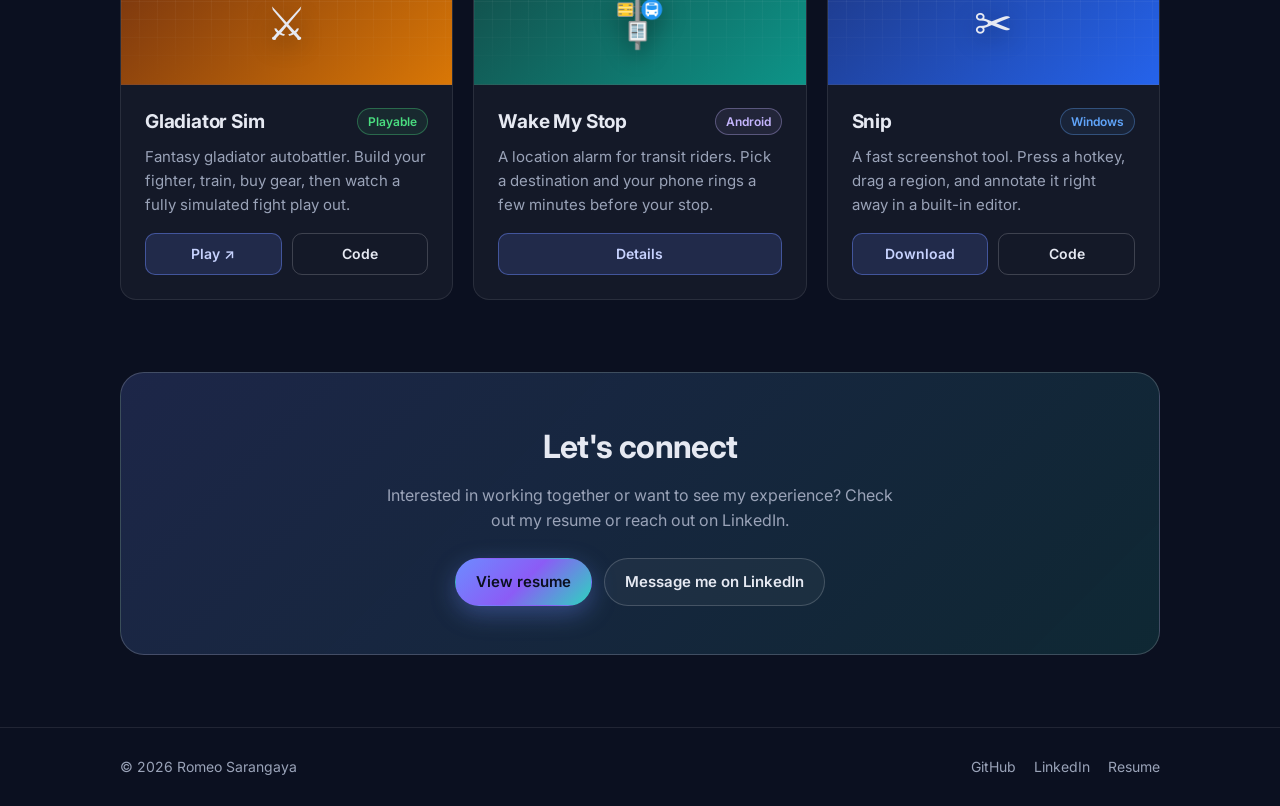
==== commit 687e5e63: "Add intro explosion, slice and fire page transitions, AI disclaimer Co-Authored-By: Claude Opus 5.5 " ====
--- a/index.html
+++ b/index.html
@@ -13,6 +13,7 @@
   <link rel="preconnect" href="https://fonts.gstatic.com" crossorigin />
   <link href="https://fonts.googleapis.com/css2?family=Inter:wght@400;500;600;700;800&display=swap" rel="stylesheet" />
   <link rel="stylesheet" href="styles.css" />
+  <script>try{if(window.self===window.top&&!sessionStorage.getItem('rs-intro')&&!matchMedia('(prefers-reduced-motion: reduce)').matches)document.documentElement.classList.add('intro-pending')}catch(e){}</script>
 </head>
 <body>
   <header class="site-header">
@@ -157,5 +158,6 @@
     </div>
   </footer>
   <script src="main.js"></script>
+  <script src="fx.js"></script>
 </body>
 </html>
--- a/styles.css
+++ b/styles.css
@@ -277,3 +277,28 @@
   .reveal { opacity: 1; transform: none; }
   html { scroll-behavior: auto; }
 }
+
+/* ===== Page effects (fx.js) ===== */
+html.intro-pending body > *:not(.fx-layer) { visibility: hidden; }
+html.intro-pending body { overflow: hidden; }
+body.intro-pop > *:not(.fx-layer) { animation: introPop 1s cubic-bezier(.2,.8,.2,1); }
+@keyframes introPop { from { transform: scale(1.08); filter: blur(6px) brightness(1.6); } to { transform: none; filter: none; } }
+.fx-snap {
+  background:
+    radial-gradient(600px 400px at 15% -5%, rgba(109, 139, 255, 0.22), transparent 70%),
+    radial-gradient(500px 400px at 95% 10%, rgba(45, 212, 191, 0.14), transparent 70%),
+    linear-gradient(rgba(255,255,255,0.025) 1px, transparent 1px) 0 0 / 44px 44px,
+    linear-gradient(90deg, rgba(255,255,255,0.025) 1px, transparent 1px) 0 0 / 44px 44px,
+    var(--bg);
+  background-attachment: fixed;
+  display: flex; flex-direction: column;
+}
+.fx-snap > * { flex-shrink: 0; }
+.fx-snap > main { flex: 1 0 auto; }
+
+/* ===== AI disclaimer ===== */
+.ai-note {
+  display: inline-flex; align-items: center; gap: 8px; margin-top: 18px;
+  font-size: 14px; color: #c7d2fe; padding: 8px 14px; border-radius: 10px;
+  background: rgba(109, 139, 255, .1); border: 1px solid rgba(109, 139, 255, .3);
+}
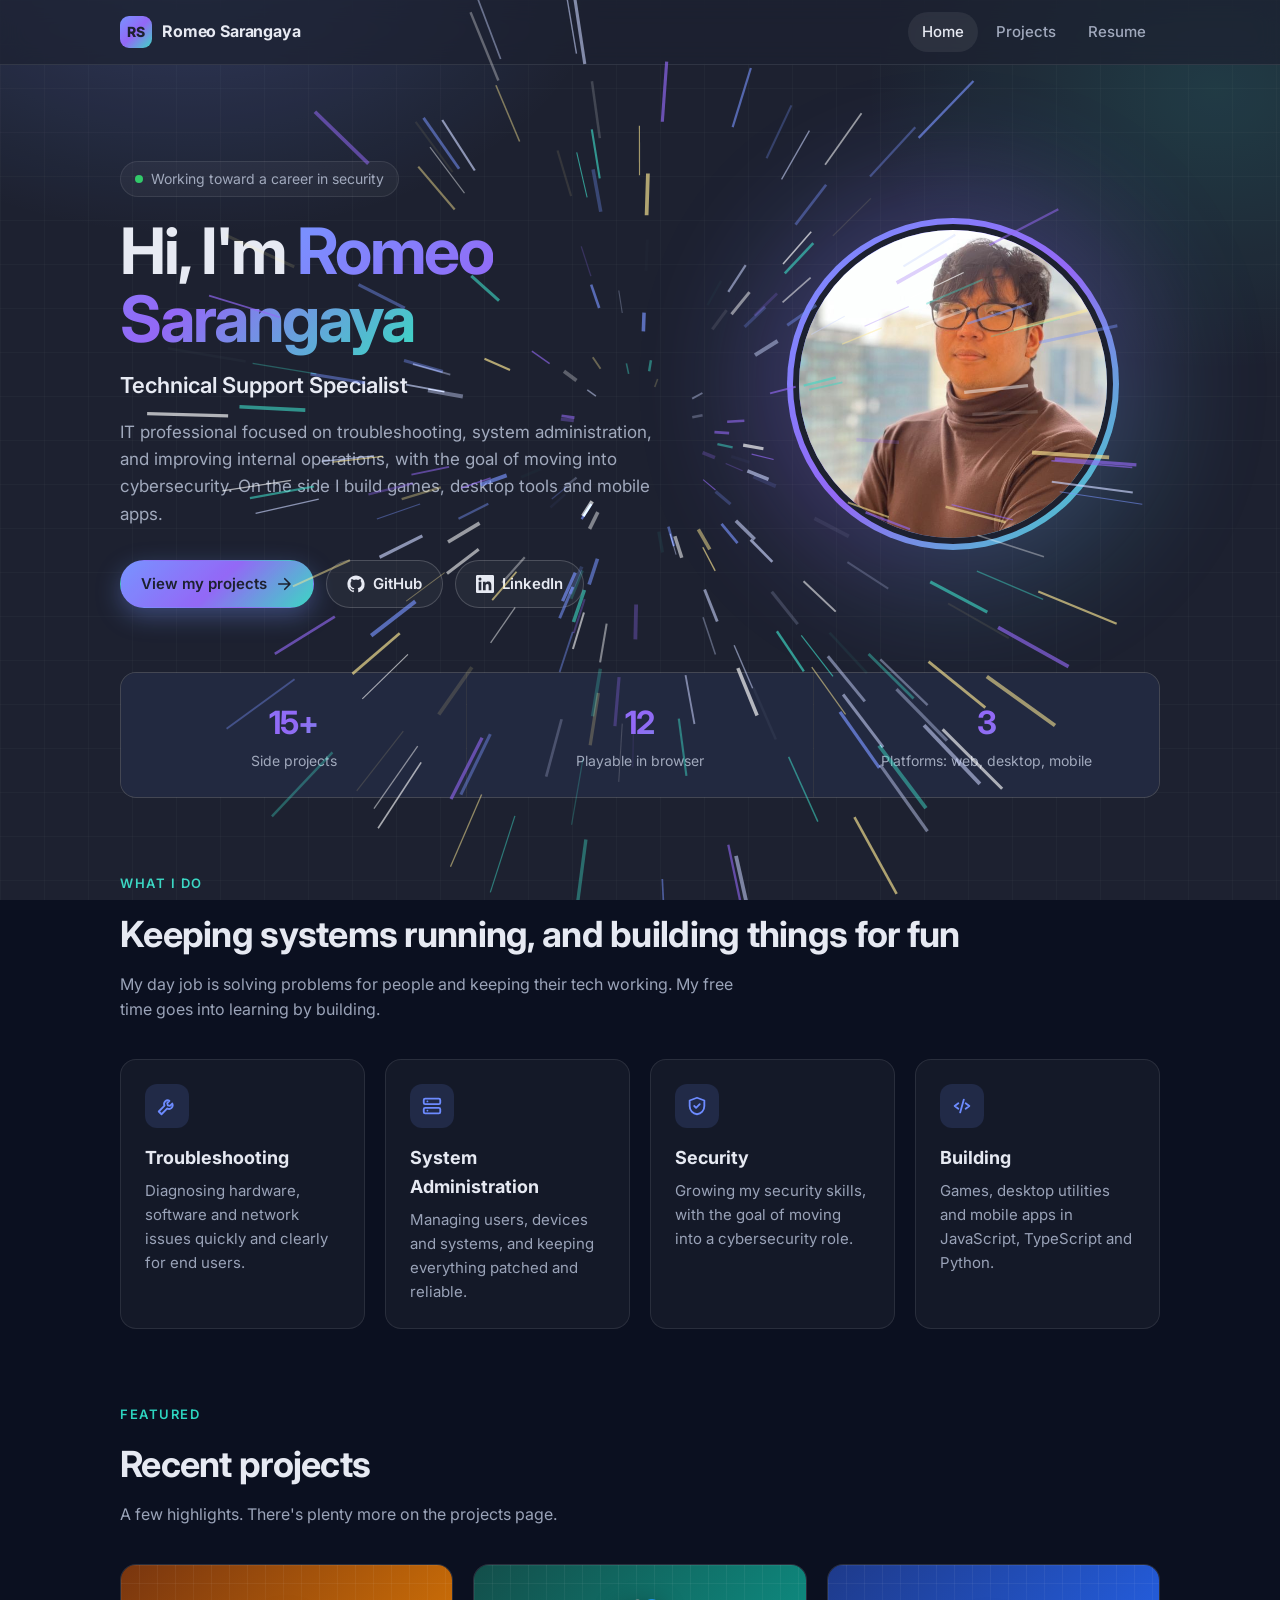
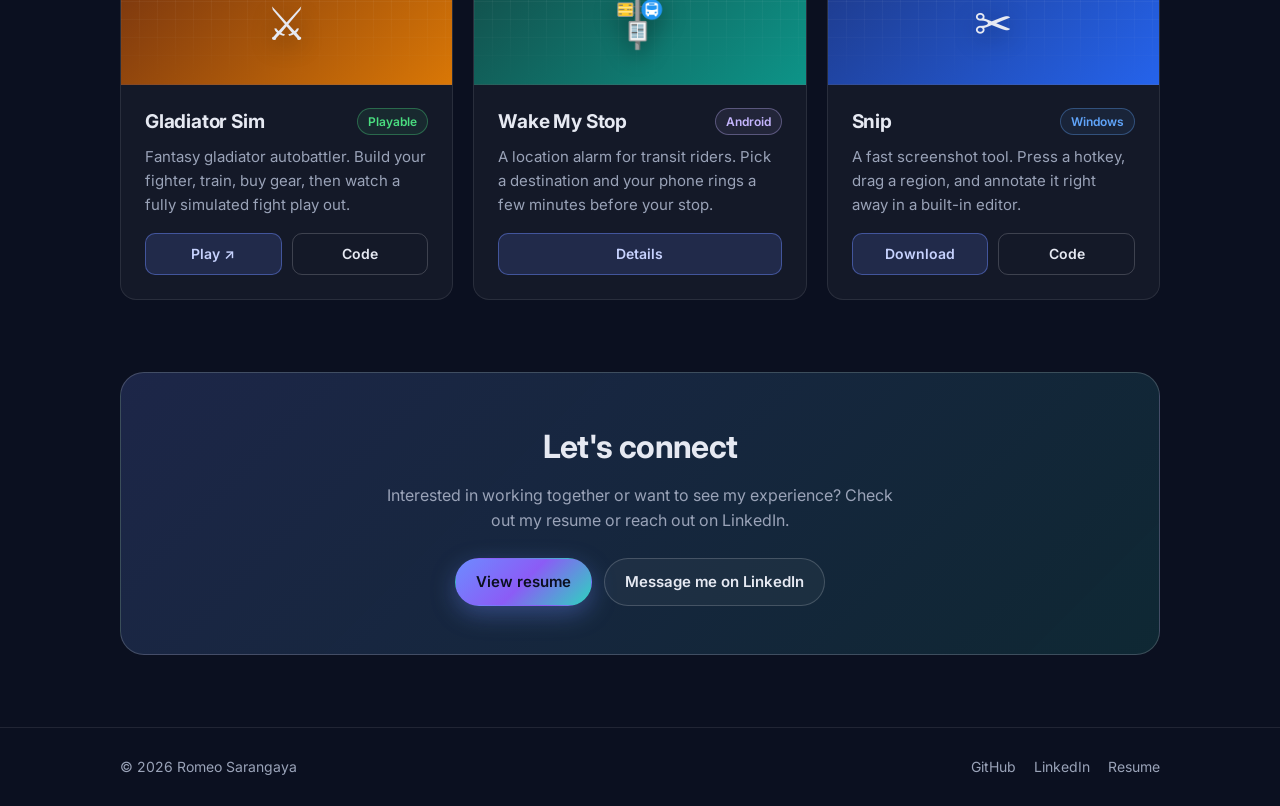
==== commit 4dde24f1: "Play slice/fire on every visit to Projects and Resume Direct loads, refreshes, back/forward and same" ====
--- a/index.html
+++ b/index.html
@@ -13,7 +13,7 @@
   <link rel="preconnect" href="https://fonts.gstatic.com" crossorigin />
   <link href="https://fonts.googleapis.com/css2?family=Inter:wght@400;500;600;700;800&display=swap" rel="stylesheet" />
   <link rel="stylesheet" href="styles.css" />
-  <script>try{if(window.self===window.top&&!sessionStorage.getItem('rs-intro')&&!matchMedia('(prefers-reduced-motion: reduce)').matches)document.documentElement.classList.add('intro-pending')}catch(e){}</script>
+  <script>try{if(window.self===window.top&&!matchMedia('(prefers-reduced-motion: reduce)').matches){var c=document.documentElement.classList;if(/\/(projects|resume)(\.html)?$/.test(location.pathname)&&sessionStorage.getItem('rs-nav')!=='1')c.add('arrive-pending');else if(sessionStorage.getItem('rs-nav')!=='1'&&!sessionStorage.getItem('rs-intro'))c.add('intro-pending')}}catch(e){}</script>
 </head>
 <body>
   <header class="site-header">
--- a/styles.css
+++ b/styles.css
@@ -279,7 +279,8 @@
 }
 
 /* ===== Page effects (fx.js) ===== */
-html.intro-pending body > *:not(.fx-layer) { visibility: hidden; }
+html.intro-pending body > *:not(.fx-layer),
+html.arrive-pending body > *:not(.fx-layer) { visibility: hidden; }
 html.intro-pending body { overflow: hidden; }
 body.intro-pop > *:not(.fx-layer) { animation: introPop 1s cubic-bezier(.2,.8,.2,1); }
 @keyframes introPop { from { transform: scale(1.08); filter: blur(6px) brightness(1.6); } to { transform: none; filter: none; } }
@@ -302,3 +303,4 @@
   font-size: 14px; color: #c7d2fe; padding: 8px 14px; border-radius: 10px;
   background: rgba(109, 139, 255, .1); border: 1px solid rgba(109, 139, 255, .3);
 }
+.fx-cover-title { font-size: clamp(48px, 11vw, 120px); font-weight: 800; letter-spacing: -0.04em; line-height: 1; }
